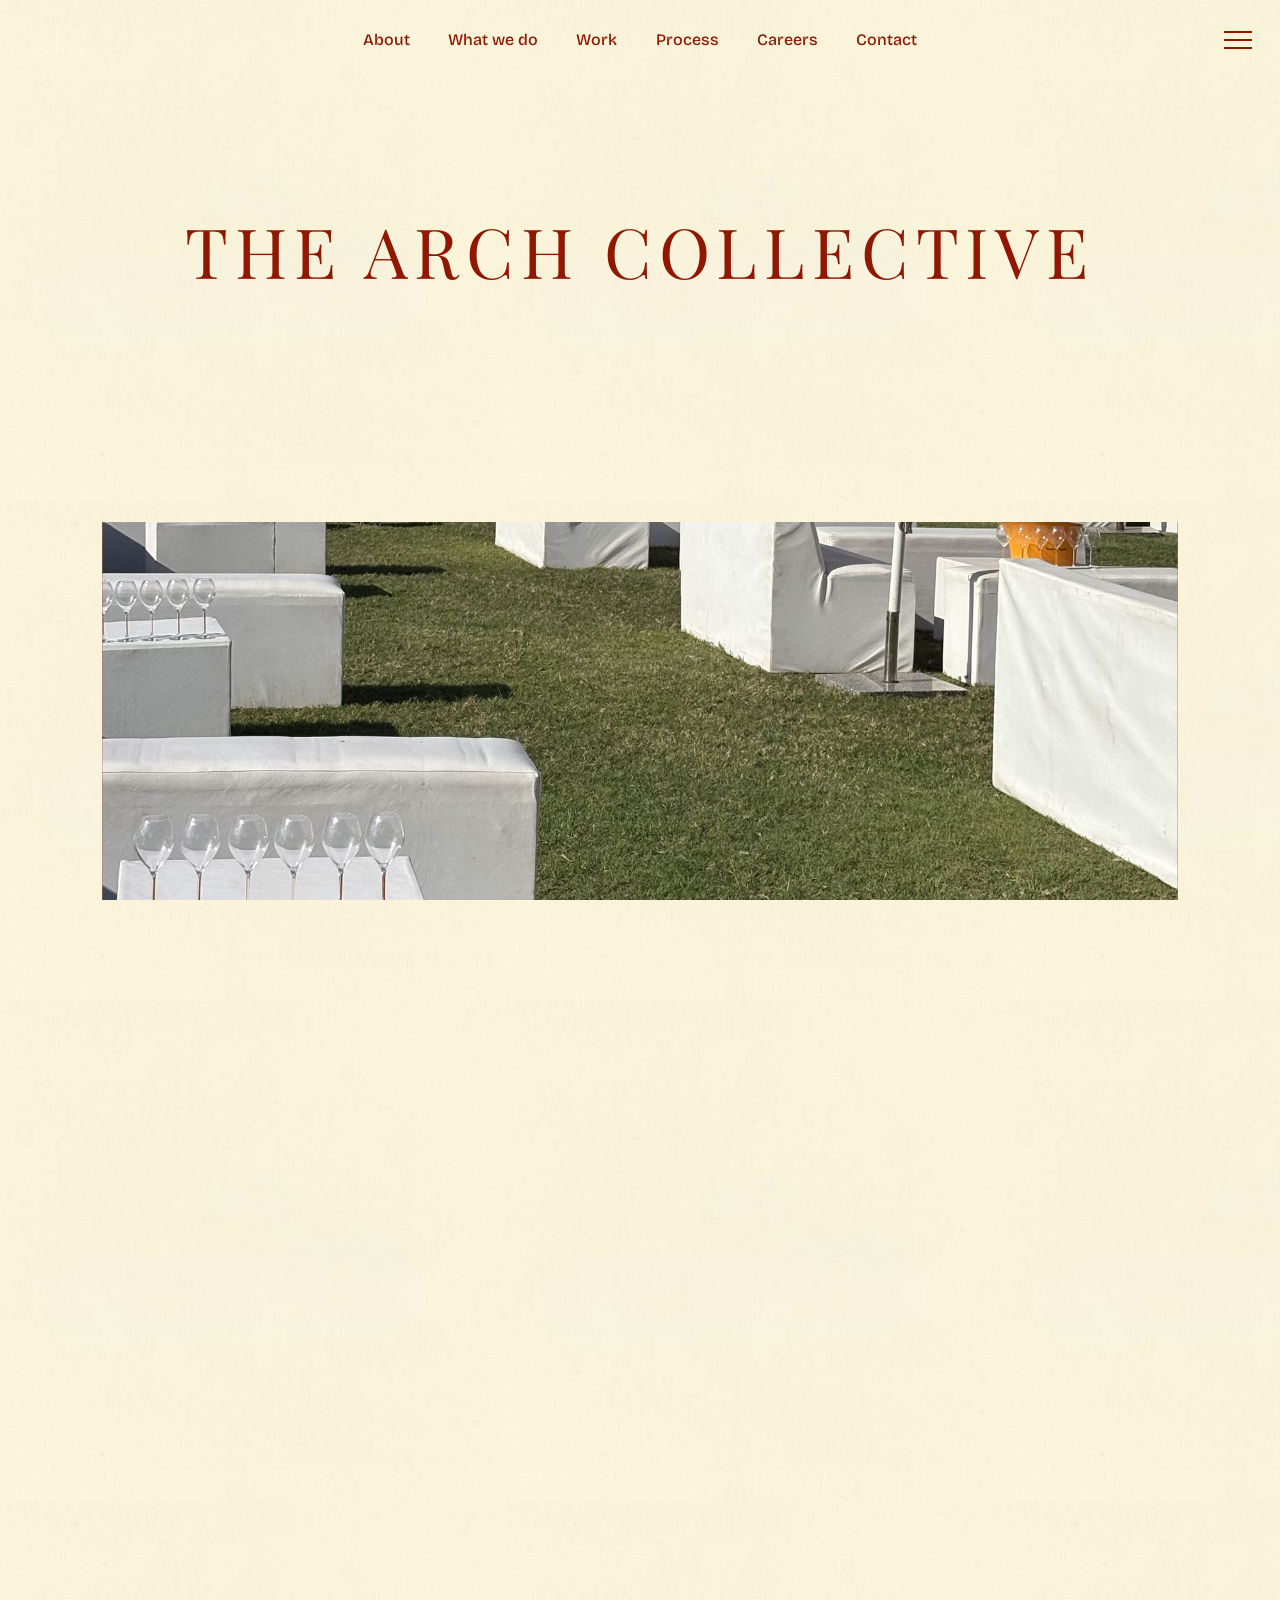
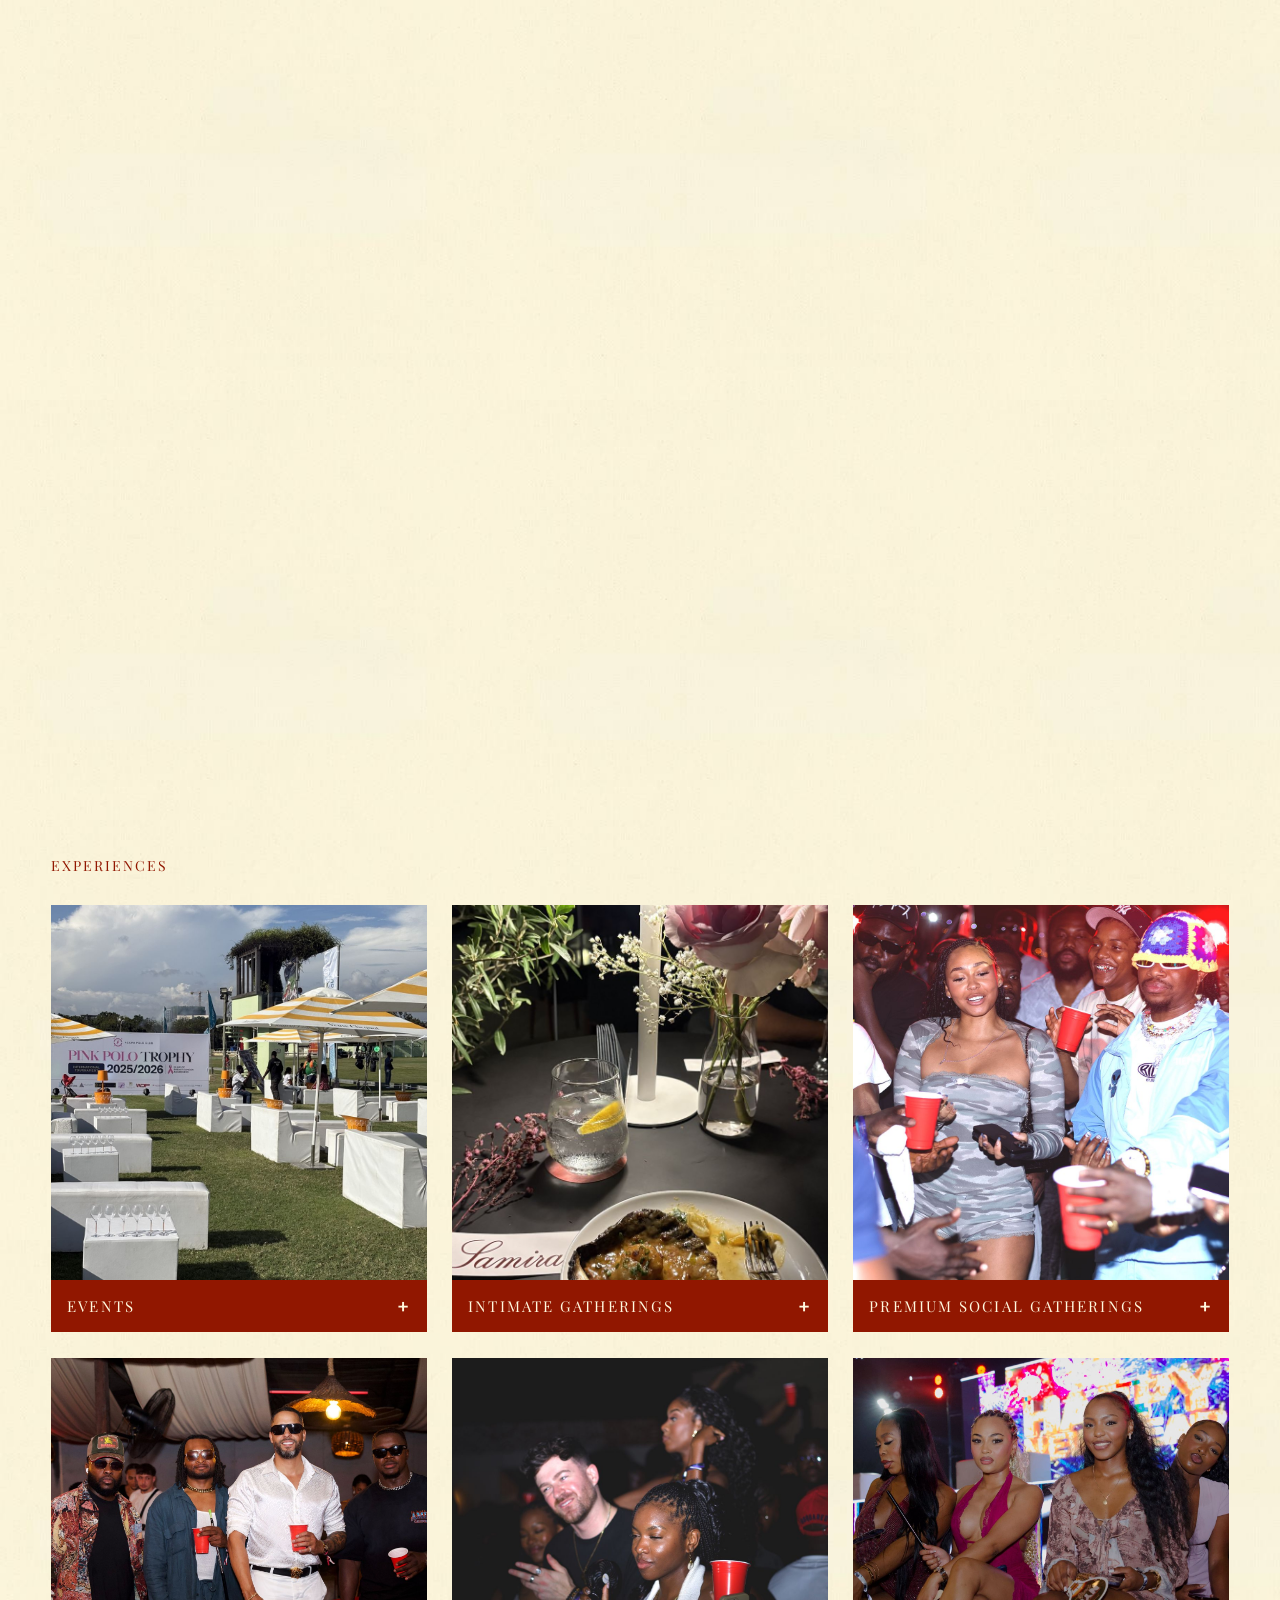
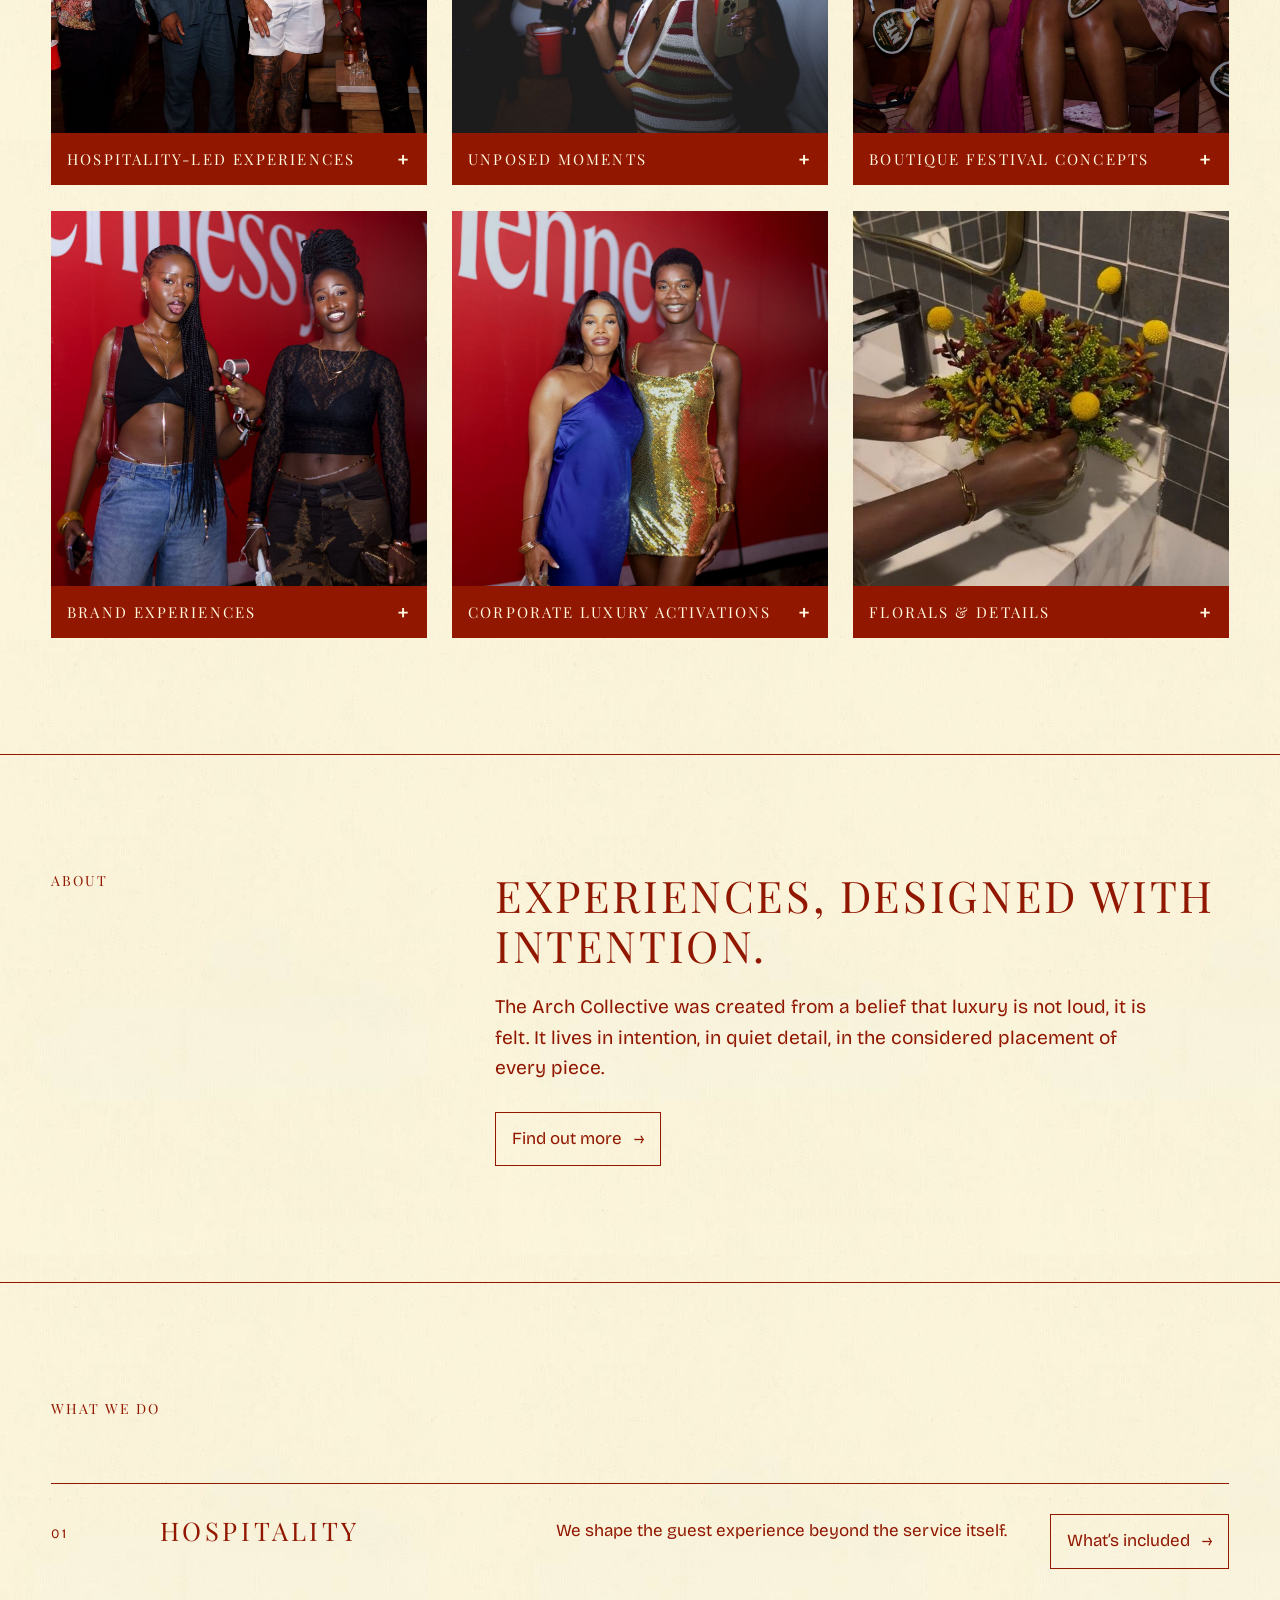
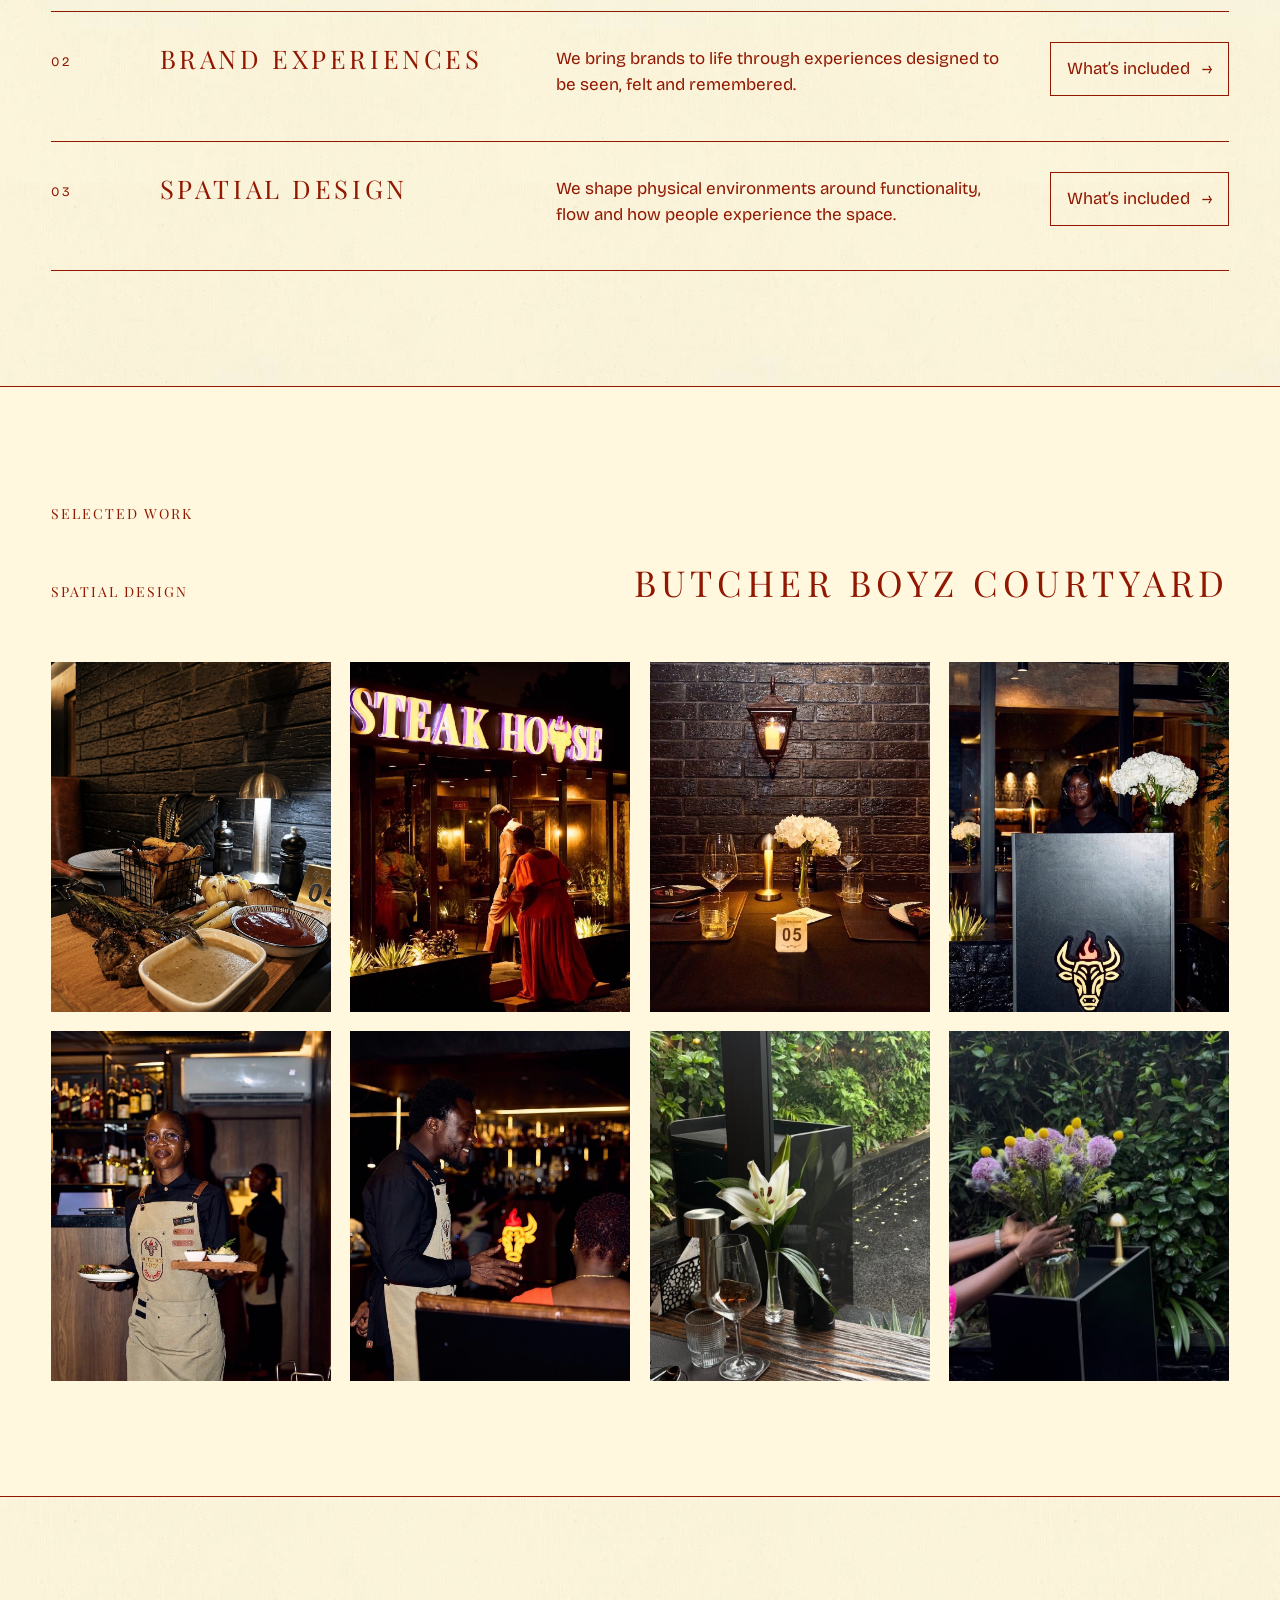
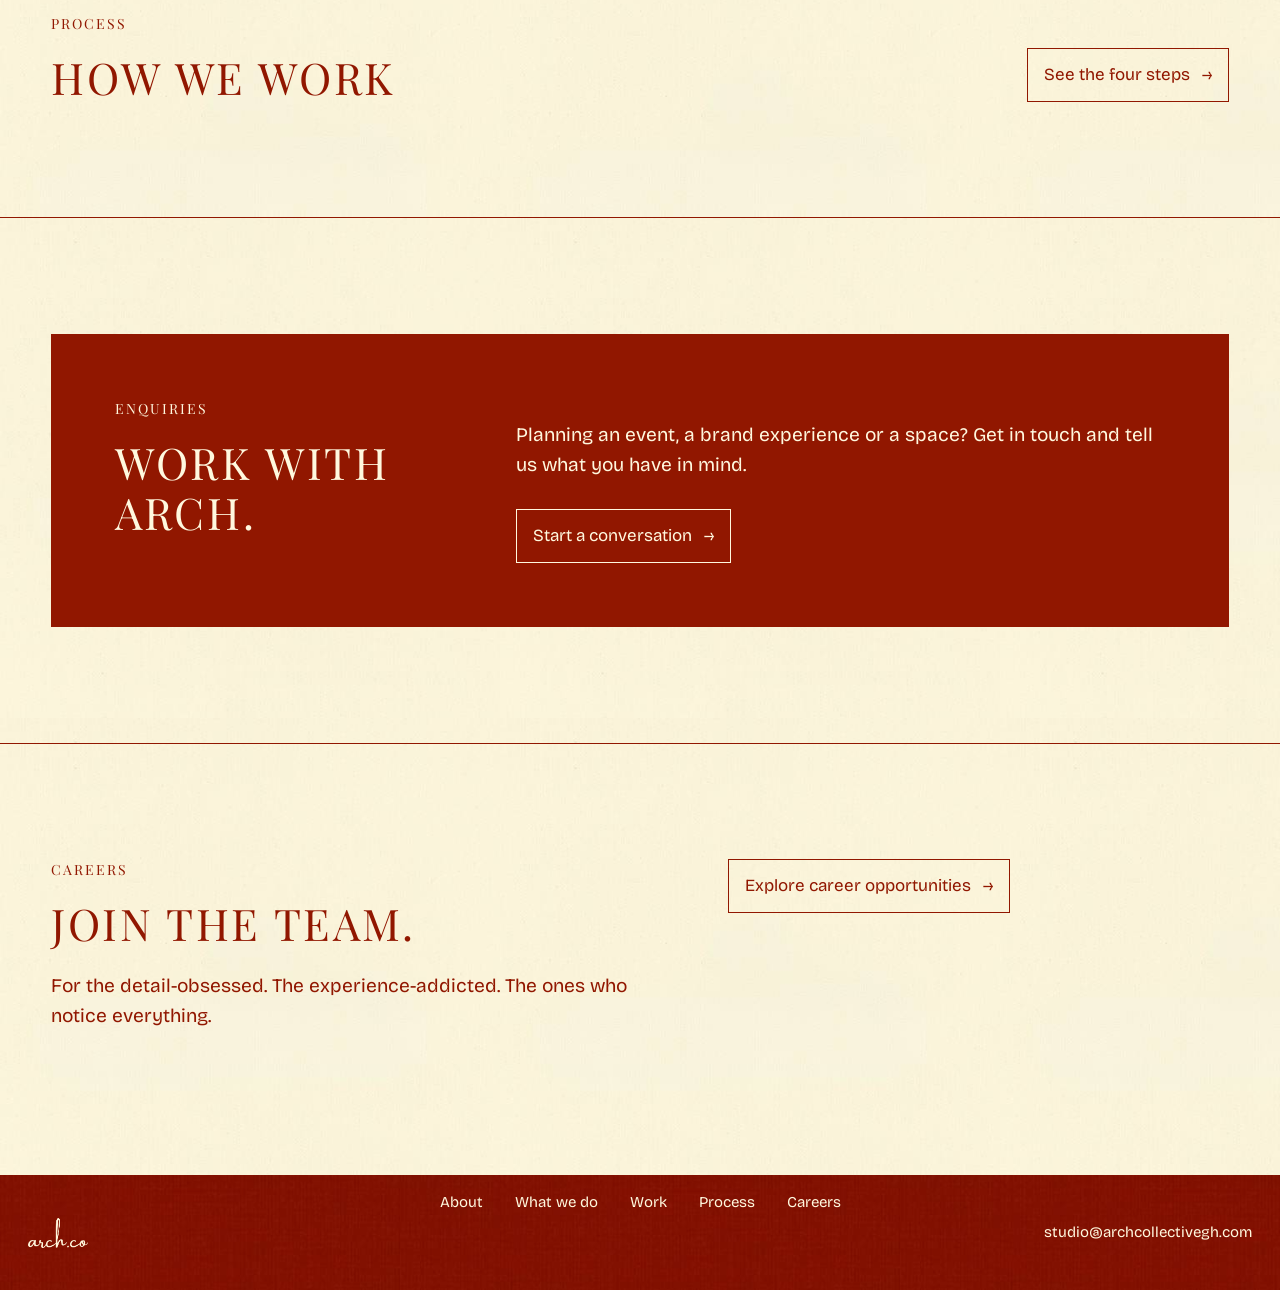
==== index.html @ 9f14d1c6 "Replace website with Arch Collective v2" ====
<!doctype html>
<html lang="en">
<head>
<meta charset="utf-8"><meta name="viewport" content="width=device-width,initial-scale=1,viewport-fit=cover">
<title>The Arch Collective | Experience Design</title>
<meta name="description" content="The Arch Collective is an experience design agency working across hospitality, brands and spaces.">
<meta name="theme-color" content="#FFF8DE">
<link rel="preconnect" href="https://fonts.googleapis.com"><link rel="preconnect" href="https://fonts.gstatic.com" crossorigin>
<link href="https://fonts.googleapis.com/css2?family=Bricolage+Grotesque:wght@400;500;700&family=Playfair+Display:wght@400;700;900&display=swap" rel="stylesheet">
<noscript><style>.stage{height:100vh;--p:1}</style></noscript>
<link rel="stylesheet" href="styles.css">
<style>
/* featured work: portrait photo sits beside its caption instead of being cropped into a thin strip */
.case__img{height:auto;aspect-ratio:4/5;min-height:0;max-height:82vh}
@media(min-width:801px){.case{display:grid;grid-template-columns:5fr 6fr;gap:clamp(24px,5vw,80px);align-items:end}.case figcaption{flex-direction:column;align-items:flex-start;border-bottom:0;padding:0 0 8px}}
</style>
<style>
/* Butcher Boyz photo gallery */
.work-head{display:flex;justify-content:space-between;align-items:baseline;gap:20px;padding:22px 0;border-bottom:1px solid #FFF8DE;margin-bottom:clamp(20px,3vw,36px)}
.work-head span{font-family:var(--serif);text-transform:uppercase;letter-spacing:.14em;font-size:14px}
.work-head h3{font:400 clamp(24px,2.8vw,40px)/1.05 var(--serif);text-transform:uppercase;letter-spacing:.14em}
.gallery{display:grid;grid-template-columns:repeat(4,1fr);gap:clamp(10px,1.5vw,20px)}
.gallery figure{margin:0;aspect-ratio:4/5;overflow:hidden;min-width:0}
.gallery img{display:block;width:100%;height:100%;object-fit:cover}
@media(max-width:900px){.gallery{grid-template-columns:repeat(2,1fr)}}
@media(max-width:560px){.work-head{flex-direction:column;gap:8px}}
</style>
</head>
<body>
<header class="bar">
  <a class="bar__logo" href="#top"><img src="assets/archco-cream.png" alt="arch.co"></a>
  <nav class="bar__links" aria-label="Primary"><a href="#about">About</a><a href="#services">What we do</a><a href="#work">Work</a><a href="#process">Process</a><a href="#careers">Careers</a><a href="#contact">Contact</a></nav>
  <button class="bar__menu" type="button" aria-expanded="false" aria-controls="menu" aria-label="Menu"><i></i><i></i><i></i></button>
</header>
<nav class="menu" id="menu" aria-label="Menu"><a href="#about">About</a><a href="#services">What we do</a><a href="#work">Work</a><a href="#process">Process</a><a href="#careers">Careers</a><a href="#contact">Contact</a></nav>

<main id="top">
  <section class="stage">
    <div class="stage__pin">
      <h1 class="wordmark"><span>THE ARCH</span> <span>COLLECTIVE</span></h1>
      <div class="stage__frame">
        <div class="stage__media"><img class="stage__img" src="assets/hero-photo.jpg" alt="White lounge seating, glassware and striped umbrellas laid out on a polo field"></div>
        <p class="stage__caption">We craft immersive, cinematic experiences that elevate clients’ senses, tell a curated story, and create timeless, world-class moments.</p>
      </div>
    </div>
  </section>

  <section class="band band--paper cards" id="experiences" aria-label="Experiences"><div class="wrap"><p class="eyebrow">Experiences</p><div class="cards__grid"><article class="card"><button class="card__btn more-toggle" type="button" aria-expanded="false" aria-controls="c1" data-closed="Events" data-open="Events"><img src="assets/strip-01-polo-event.jpg" alt="White lounge seating, glassware and striped umbrellas on a polo field" loading="lazy"><span class="card__title"><em>Events</em><i class="card__plus" aria-hidden="true">+</i></span></button><div class="more" id="c1"><div class="more__inner"><p>Immersive, cinematic events that feel intentional, elevated and globally relevant.</p></div></div></article><article class="card"><button class="card__btn more-toggle" type="button" aria-expanded="false" aria-controls="c2" data-closed="Intimate gatherings" data-open="Intimate gatherings"><img src="assets/strip-02-candlelit-dinner.jpg" alt="Candlelit dinner table with a pink rose, a lamp and a plated scallop" loading="lazy"><span class="card__title"><em>Intimate gatherings</em><i class="card__plus" aria-hidden="true">+</i></span></button><div class="more" id="c2"><div class="more__inner"><p>Small, considered occasions where every detail is placed with intention.</p></div></div></article><article class="card"><button class="card__btn more-toggle" type="button" aria-expanded="false" aria-controls="c3" data-closed="Premium social gatherings" data-open="Premium social gatherings"><img src="assets/strip-03-night-crowd.jpg" alt="Guests gathered at an evening event under red light" loading="lazy"><span class="card__title"><em>Premium social gatherings</em><i class="card__plus" aria-hidden="true">+</i></span></button><div class="more" id="c3"><div class="more__inner"><p>Refined celebrations designed to feel effortless, atmospheric and deeply human.</p></div></div></article><article class="card"><button class="card__btn more-toggle" type="button" aria-expanded="false" aria-controls="c4" data-closed="Hospitality-led experiences" data-open="Hospitality-led experiences"><img src="assets/strip-04-lounge-guests.jpg" alt="Four guests in a lounge with draped fabric and woven lamps" loading="lazy"><span class="card__title"><em>Hospitality-led experiences</em><i class="card__plus" aria-hidden="true">+</i></span></button><div class="more" id="c4"><div class="more__inner"><p>The guest experience shaped beyond the service itself: calm, personal and discreet.</p></div></div></article><article class="card"><button class="card__btn more-toggle" type="button" aria-expanded="false" aria-controls="c5" data-closed="Unposed moments" data-open="Unposed moments"><img src="assets/strip-05-dancing-guests.jpg" alt="Guests dancing with red cups at a night event" loading="lazy"><span class="card__title"><em>Unposed moments</em><i class="card__plus" aria-hidden="true">+</i></span></button><div class="more" id="c5"><div class="more__inner"><p>Real moments, unforced: the energy of an evening as it unfolds.</p></div></div></article><article class="card"><button class="card__btn more-toggle" type="button" aria-expanded="false" aria-controls="c6" data-closed="Boutique festival concepts" data-open="Boutique festival concepts"><img src="assets/strip-06-nye-screen.jpg" alt="Four guests seated in front of a lit New Year’s Eve screen" loading="lazy"><span class="card__title"><em>Boutique festival concepts</em><i class="card__plus" aria-hidden="true">+</i></span></button><div class="more" id="c6"><div class="more__inner"><p>Festival ideas at a boutique scale, with staging, light and atmosphere designed as one.</p></div></div></article><article class="card"><button class="card__btn more-toggle" type="button" aria-expanded="false" aria-controls="c7" data-closed="Brand experiences" data-open="Brand experiences"><img src="assets/strip-07-brand-backdrop-pair.jpg" alt="Two guests in front of a red brand backdrop at an evening activation" loading="lazy"><span class="card__title"><em>Brand experiences</em><i class="card__plus" aria-hidden="true">+</i></span></button><div class="more" id="c7"><div class="more__inner"><p>Brands brought to life through experiences designed to be seen, felt and remembered.</p></div></div></article><article class="card"><button class="card__btn more-toggle" type="button" aria-expanded="false" aria-controls="c8" data-closed="Corporate luxury activations" data-open="Corporate luxury activations"><img src="assets/strip-08-brand-backdrop-gold-blue.jpg" alt="Two guests in a blue dress and a gold sequin dress in front of a red brand backdrop" loading="lazy"><span class="card__title"><em>Corporate luxury activations</em><i class="card__plus" aria-hidden="true">+</i></span></button><div class="more" id="c8"><div class="more__inner"><p>Premium brand activations that stay calm, curated and true to the brand.</p></div></div></article><article class="card"><button class="card__btn more-toggle" type="button" aria-expanded="false" aria-controls="c9" data-closed="Florals &amp; details" data-open="Florals &amp; details"><img src="assets/strip-09-flowers-basin.jpg" alt="Hands arranging yellow, green and burgundy flowers on a marble basin" loading="lazy"><span class="card__title"><em>Florals &amp; details</em><i class="card__plus" aria-hidden="true">+</i></span></button><div class="more" id="c9"><div class="more__inner"><p>Sculptural, minimal florals and quiet details that finish a space.</p></div></div></article></div></div></section>

  <section class="band band--paper" id="about"><div class="wrap two">
    <p class="eyebrow">About</p>
    <div><h2 class="h2">Experiences, designed with intention.</h2><p class="lead">The Arch Collective was created from a belief that luxury is not loud, it is felt. It lives in intention, in quiet detail, in the considered placement of every piece.</p>
      <button class="btn more-toggle" type="button" aria-expanded="false" aria-controls="m-about" data-closed="Find out more" data-open="Show less"><em>Find out more</em><span aria-hidden="true">→</span></button>
      <div class="more" id="m-about"><div class="more__inner"><p class="lead">Rooted in contemporary design and guided by an editorial eye, The Arch Collective crafts experiences that feel effortless, intimate and deeply elevated.</p><p class="lead">From refined celebrations to lifestyle moments and premium social gatherings, the work is defined by calm precision, understated beauty, and sensory depth.</p><p class="lead">Luxury is not visual alone — it is felt.</p></div></div></div>
  </div></section>

  <section class="band band--paper" id="services"><div class="wrap">
    <p class="eyebrow">What we do</p>
    <div class="rows">
      <article class="row"><span class="row__no">01</span><h3>Hospitality</h3><p>We shape the guest experience beyond the service itself.</p><button class="btn more-toggle" type="button" aria-expanded="false" aria-controls="s1" data-closed="What’s included" data-open="Hide details"><em>What’s included</em><span aria-hidden="true">→</span></button><div class="more" id="s1"><div class="more__inner"><ul class="chips"><li>Guest experience</li><li>Hospitality training</li><li>Service standards</li><li>Hospitality programming / Events</li></ul></div></div></article>
      <article class="row"><span class="row__no">02</span><h3>Brand Experiences</h3><p>We bring brands to life through experiences designed to be seen, felt and remembered.</p><button class="btn more-toggle" type="button" aria-expanded="false" aria-controls="s2" data-closed="What’s included" data-open="Hide details"><em>What’s included</em><span aria-hidden="true">→</span></button><div class="more" id="s2"><div class="more__inner"><ul class="chips"><li>Experiential activations</li><li>Pop-ups</li><li>Brand partnerships</li><li>Sponsorship experiences</li><li>Brand-led environments</li></ul></div></div></article>
      <article class="row"><span class="row__no">03</span><h3>Spatial Design</h3><p>We shape physical environments around functionality, flow and how people experience the space.</p><button class="btn more-toggle" type="button" aria-expanded="false" aria-controls="s3" data-closed="What’s included" data-open="Hide details"><em>What’s included</em><span aria-hidden="true">→</span></button><div class="more" id="s3"><div class="more__inner"><ul class="chips"><li>Layout</li><li>Spatial direction</li><li>Furniture &amp; décor</li><li>Guest flow</li><li>Environmental details</li></ul></div></div></article>
    </div></div></section>

  <section class="band band--paper" id="work"><div class="wrap">
    <p class="eyebrow">Selected work</p>
    <div class="work-head"><span>Spatial design</span><h3>Butcher Boyz Courtyard</h3></div>
    <div class="gallery"><figure><img src="assets/work-01-steak-board.jpg" alt="Steak board with sauces and a lit lamp against a black brick wall" loading="lazy" onerror="this.parentNode.remove()"></figure><figure><img src="assets/work-02-steakhouse-night.jpg" alt="Butcher Boyz Steak House entrance at night with a glowing sign" loading="lazy" onerror="this.parentNode.remove()"></figure><figure><img src="assets/work-03-lantern-table.jpg" alt="Table set for two beneath a candlelit lantern on a black brick wall" loading="lazy" onerror="this.parentNode.remove()"></figure><figure><img src="assets/work-04-host-stand.jpg" alt="Host stand with the bull logo and a bouquet of white hydrangeas" loading="lazy" onerror="this.parentNode.remove()"></figure><figure><img src="assets/work-05-server-apron.jpg" alt="Server in a Butcher Boyz apron carrying plates and a wooden board" loading="lazy" onerror="this.parentNode.remove()"></figure><figure><img src="assets/work-06-server-neon-bull.jpg" alt="Server greeting a guest in front of the glowing bull sign" loading="lazy" onerror="this.parentNode.remove()"></figure><figure><img src="assets/work-07-lily-table.jpg" alt="A white lily, a brass lamp and a wine glass on a window table" loading="lazy" onerror="this.parentNode.remove()"></figure><figure><img src="assets/work-08-flowers-host-stand.jpg" alt="Hands placing a bouquet of purple and yellow flowers on the host stand" loading="lazy" onerror="this.parentNode.remove()"></figure></div>
  </div></section>

  <section class="band band--butter" id="process"><div class="wrap">
    <div class="head"><div><p class="eyebrow">Process</p><h2 class="h2">How we work</h2></div><button class="btn more-toggle" type="button" aria-expanded="false" aria-controls="m-process" data-closed="See the four steps" data-open="Hide steps"><em>See the four steps</em><span aria-hidden="true">→</span></button></div>
    <div class="more" id="m-process"><div class="more__inner"><ol class="steps4"><li><span>01</span><b>Discover</b><p>Understanding the brand, space, audience and objective.</p></li><li><span>02</span><b>Define</b><p>Developing the creative and experiential direction.</p></li><li><span>03</span><b>Design</b><p>Shaping the environment, touchpoints and details.</p></li><li><span>04</span><b>Deliver</b><p>Bringing the experience to life with the right people and partners.</p></li></ol></div></div>
  </div></section>

  <section class="band band--paper" id="enquire"><div class="wrap"><div class="box two">
    <div><p class="eyebrow">Enquiries</p><h2 class="h2">Work with Arch.</h2></div>
    <div><p class="lead">Planning an event, a brand experience or a space? Get in touch and tell us what you have in mind.</p>
      <a class="btn" href="mailto:studio@archcollectivegh.com"><em>Start a conversation</em><span aria-hidden="true">→</span></a></div>
  </div></div></section>

  <section class="band band--paper" id="careers"><div class="wrap two">
    <div><p class="eyebrow">Careers</p><h2 class="h2">Join the team.</h2><p class="lead">For the detail-obsessed. The experience-addicted. The ones who notice everything.</p></div>
    <div><button class="btn more-toggle" type="button" aria-expanded="false" aria-controls="m-careers" data-closed="Explore career opportunities" data-open="Hide roles"><em>Explore career opportunities</em><span aria-hidden="true">→</span></button>
      <div class="more" id="m-careers"><div class="more__inner"><p class="lead">If you have an eye for detail, a strong sense of style and an unreasonable appreciation for a really good experience, we’d like to meet you.</p>
        <a class="role" href="application.html"><span><b>Host Team</b>A guest-facing role supporting the hospitality experience.</span><span aria-hidden="true">→</span></a>
        <a class="role" href="mailto:studio@archcollectivegh.com?subject=Art%20Director%20application"><span><b>Art Director</b>Leads the visual direction of our events, spaces and brand. Email us your portfolio.</span><span aria-hidden="true">→</span></a>
        <a class="role" href="mailto:studio@archcollectivegh.com?subject=Joining%20the%20team"><span><b>Other roles</b>Creative, styling or event crew? Tell us how you would contribute.</span><span aria-hidden="true">→</span></a></div></div></div>
  </div></section>
</main>

<footer class="foot foot--bar" id="contact">
  <a class="foot__brand-link" href="#top"><img src="assets/archco-cream.png" alt="arch.co"></a>
  <nav aria-label="Footer"><a href="#about">About</a><a href="#services">What we do</a><a href="#work">Work</a><a href="#process">Process</a><a href="#careers">Careers</a></nav>
  <a class="foot__mail" href="mailto:studio@archcollectivegh.com">studio@archcollectivegh.com</a>
</footer>
<script src="script.js"></script>
</body>
</html>
---- styles.css ----
:root{--blood:#911700;--deep:#911700;--butter:#FFF8DE;--paper:#FFF8DE;--warm:#FFF8DE;--bone:#FFF8DE;--ink:#911700;--serif:"Playfair Display",Georgia,serif;--sans:"Bricolage Grotesque",system-ui,sans-serif;--ease:cubic-bezier(.22,.8,.2,1)}
*{box-sizing:border-box}html{scroll-behavior:smooth}
body{margin:0;background:var(--paper);color:var(--ink);font:400 17px/1.55 var(--sans)}
a{color:inherit;text-decoration:none}h1,h2,h3,p{margin:0}
.bar{position:fixed;inset:0 0 auto;z-index:50;display:grid;grid-template-columns:1fr auto 1fr;align-items:center;padding:18px 28px;transition:background .4s,color .4s;color:var(--ink)}
.bar__logo{font:400 24px/1 var(--serif);letter-spacing:.06em;opacity:0;transition:opacity .4s}
.bar__links{display:flex;gap:clamp(20px,3vw,48px);font-weight:500;font-size:16px;transition:opacity .3s}
.bar__menu{justify-self:end;width:36px;height:28px;background:none;border:0;color:inherit;cursor:pointer;display:flex;flex-direction:column;justify-content:center;gap:6px;opacity:0;pointer-events:none;transition:opacity .4s}
.bar__menu i{display:block;height:2px;background:currentColor}
.is-scrolled .bar{background:var(--deep);color:var(--butter)}
.is-scrolled .bar__logo,.is-scrolled .bar__menu{opacity:1;pointer-events:auto}
.is-scrolled .bar__links{opacity:0;pointer-events:none}
.menu{position:fixed;inset:0;z-index:40;background:var(--blood);display:flex;flex-direction:column;justify-content:center;gap:12px;padding:0 8vw;visibility:hidden;opacity:0;transition:opacity .4s,visibility 0s .4s}
.menu.is-open{visibility:visible;opacity:1;transition:opacity .4s}
.menu a{font:400 clamp(40px,7vw,96px)/1.05 var(--serif);color:var(--butter)}.menu a:hover{color:var(--paper)}
.stage{height:260vh;position:relative;background:var(--butter)}
.stage__pin{position:sticky;top:0;height:100vh;overflow:hidden}
.wordmark{position:absolute;left:0;right:0;top:24vh;text-align:center;white-space:nowrap;font:900 6.6vw/1 var(--serif);letter-spacing:-.01em;color:var(--blood)}
.stage__frame{position:absolute;inset:0;clip-path:inset(calc((1 - var(--p,0))*58%) calc((1 - var(--p,0))*8%) 0)}
.stage__media{position:absolute;inset:0;background:var(--deep)}
.stage__media video{width:100%;height:100%;object-fit:cover}
.stage__caption{position:absolute;left:50%;bottom:9vh;transform:translateX(-50%);width:min(780px,86vw);text-align:center;font:400 clamp(26px,3.6vw,50px)/1.15 var(--serif);color:var(--butter);opacity:calc((var(--p,0) - .6)*3.5)}
.tiles{display:grid;grid-template-columns:repeat(3,1fr);background:var(--deep)}
.tile{min-height:72vh;padding:clamp(24px,3vw,48px);display:flex;flex-direction:column;justify-content:flex-end;align-items:flex-start;color:var(--paper)}
.tile--1{background:var(--deep)}.tile--2{background:#911700}
.tile--3{background:#FFF8DE;color:var(--deep)}
.tile__no{font-size:13px;letter-spacing:.2em;margin-bottom:auto}
.tile h3{font:700 clamp(32px,3.8vw,58px)/1 var(--serif);margin-bottom:14px}.tile p{max-width:36ch;margin-bottom:22px}
.tile ul{margin:20px 0 0;padding:0;list-style:none;display:grid;gap:6px}
.btn{display:inline-flex;align-items:center;gap:12px;padding:13px 16px;border:1px solid currentColor;background:none;color:inherit;font:inherit;font-size:17px;cursor:pointer;transition:background .3s,color .3s,border-color .3s}
.btn em{font-style:normal}.btn:hover{background:var(--butter);color:var(--deep);border-color:var(--butter)}
.btn[aria-expanded="true"] span{transform:rotate(90deg)}.btn span{display:inline-block;transition:transform .4s var(--ease)}
.intro{background:var(--deep);color:var(--paper);padding:clamp(70px,10vw,140px) 8vw clamp(70px,10vw,140px) max(24px,26vw)}
.intro h2,.split h2{font:400 clamp(34px,4.2vw,58px)/1.05 var(--serif);margin-bottom:22px}
.intro p,.split p{font-size:clamp(17px,1.6vw,23px);max-width:34em;margin-bottom:28px;color:#911700}.intro p{color:#FFF8DE}
.split{display:grid;grid-template-columns:1fr 1fr;gap:clamp(24px,5vw,90px);align-items:center;padding:clamp(48px,7vw,110px) 2vw}
.split__text{padding:0 2vw}.split--flip .ph{order:2}.split--tight{padding-top:0}
.split--bleed{padding:0;gap:0}.split--bleed .split__text{padding:clamp(40px,7vw,110px)}.dark{background:#911700;color:var(--paper)}.dark p{color:#FFF8DE}
.ph{aspect-ratio:16/10;min-height:260px;width:100%}.split--bleed .ph{aspect-ratio:auto;min-height:60vh}
.ph--butter{background:#FFF8DE}
.ph--blood{background:#911700}
.ph--deep{background:#911700}
.steps{margin:0;padding:0;list-style:none;display:grid;gap:14px;max-width:34em}.steps b{display:block;font:700 22px var(--serif)}
.role{margin-top:20px;justify-content:space-between;max-width:34em}
.more__inner>:first-child{margin-top:24px}.more__inner p{margin-bottom:0}
.js-more .more{display:grid;grid-template-rows:0fr;visibility:hidden;transition:grid-template-rows .7s var(--ease),visibility 0s .7s}
.js-more .more.is-open{grid-template-rows:1fr;visibility:visible;transition:grid-template-rows .7s var(--ease),visibility 0s}
.js-more .more__inner{overflow:hidden;min-height:0}
.foot{background:#911700;color:var(--paper);padding:clamp(50px,7vw,100px) 28px 32px}
.foot nav{display:flex;flex-wrap:wrap;gap:clamp(20px,4vw,60px);font-size:18px;margin-bottom:60px}.foot a:hover{color:var(--butter)}.foot p{font-size:13px;}
:focus-visible{outline:2px solid var(--butter);outline-offset:3px}
@media(max-width:800px){.bar__links{display:none}.bar{grid-template-columns:1fr auto}.bar__menu{opacity:1;pointer-events:auto}.is-scrolled .bar__menu{opacity:1}
 .wordmark{font-size:17vw;line-height:.95;white-space:normal;top:20vh}.wordmark span{display:block}.stage__frame{clip-path:inset(calc((1 - var(--p,0))*52%) calc((1 - var(--p,0))*5%) 0)}
 .tiles,.split{grid-template-columns:1fr}.tile{min-height:auto;padding-top:80px}.split--flip .ph{order:0}.intro{padding-left:24px}}
.rm .stage{height:auto}.rm .stage__pin{position:relative}
@media(prefers-reduced-motion:reduce){html{scroll-behavior:auto}.more,.btn span{transition:none!important}}

/* sliding picture strip */
.reel{background:var(--deep);overflow:hidden;padding:0}
.reel__track{display:flex;width:max-content;animation:reel 48s linear infinite}
.reel:hover .reel__track{animation-play-state:paused}
.reel__set{display:flex}
.shot{position:relative;margin:0;width:min(30vw,420px);min-width:240px;height:62vh;display:flex;align-items:flex-end;padding:22px;color:var(--paper);background:var(--deep)}
.shot img{position:absolute;inset:0;width:100%;height:100%;object-fit:cover}
.shot figcaption{position:relative;font:400 clamp(22px,2.2vw,32px)/1.1 var(--serif)}
.shot--b{background:#911700}
.shot--c{background:#FFF8DE;color:var(--deep)}
.shot--d{background:var(--blood)}
.shot--e{background:#911700}
.shot--f{background:var(--butter);color:var(--deep)}
@keyframes reel{to{transform:translateX(-50%)}}
@media(prefers-reduced-motion:reduce){.reel{overflow-x:auto}.reel__track{animation:none}.reel__set[aria-hidden]{display:none}}
/* services under the strip */
.svcs{padding:clamp(60px,8vw,120px) 2vw}.svcs h2{font:400 clamp(34px,4.2vw,58px)/1.05 var(--serif);margin:0 2vw clamp(30px,4vw,60px)}
.svcs__grid{display:grid;grid-template-columns:repeat(3,1fr);gap:clamp(24px,3vw,56px);padding:0 2vw}
.svc{border-top:1px solid #911700;padding-top:22px;align-self:start}
.svc__no{font-size:13px;letter-spacing:.2em}.svc h3{font:700 clamp(28px,3vw,44px)/1.05 var(--serif);margin:14px 0 12px}
.svc p{max-width:34ch;margin-bottom:22px;color:#911700}.svc ul{margin:0;padding:0;list-style:none;display:grid;gap:6px}
@media(max-width:800px){.svcs__grid{grid-template-columns:1fr}.shot{height:48vh}}

/* hero clips */
.clip{position:absolute;inset:0;width:100%;height:100%;object-fit:cover;opacity:0;transition:opacity .9s}.clip.is-active{opacity:1}
.stage__dots{position:absolute;left:50%;bottom:3.5vh;transform:translateX(-50%);display:flex;gap:8px;opacity:calc((var(--p,0) - .7)*4)}
.stage__dots button{width:30px;height:16px;padding:0;border:0;background:none;cursor:pointer;position:relative}
.stage__dots button::after{content:"";position:absolute;left:0;right:0;top:7px;height:2px;background:#FFF8DE;transition:background .4s}
.stage__dots button.is-active::after{background:var(--butter)}.stage__dots button[hidden]{display:none}
/* professional lower layout */
.band{padding:clamp(70px,9vw,140px) 0}.wrap{width:min(1320px,100% - 2*clamp(24px,4vw,56px));margin:0 auto}
.band--paper{background:var(--paper)}.band--deep{background:var(--deep);color:var(--paper)}.band--butter{background:var(--butter);color:var(--deep)}.band--blood{background:var(--blood);color:var(--paper)}
.eyebrow{font-size:13px;font-weight:500;letter-spacing:.18em;text-transform:uppercase;margin-bottom:18px;}
.h2{font:400 clamp(34px,4.6vw,66px)/1.04 var(--serif);max-width:16em}
.lead{font-size:clamp(17px,1.5vw,21px);line-height:1.6;max-width:34em;margin:22px 0 28px;}
.two{display:grid;grid-template-columns:1fr 2fr;gap:clamp(24px,6vw,100px)}.band--blood .two{grid-template-columns:1.2fr 1fr;align-items:start}
.rows{margin-top:clamp(36px,5vw,70px);border-bottom:1px solid #911700}
.row{display:grid;grid-template-columns:70px 1.1fr 1.4fr auto;gap:12px clamp(20px,3vw,48px);align-items:start;padding:30px 0;border-top:1px solid #911700}
.row__no{font-size:13px;letter-spacing:.2em;padding-top:10px}.row h3{font:700 clamp(26px,2.8vw,40px)/1.08 var(--serif)}.row p{padding-top:4px}
.row .more{grid-column:2/-1}.chips{display:flex;flex-wrap:wrap;gap:10px;margin:0;padding:0;list-style:none}
.chips li{border:1px solid #911700;padding:8px 14px;font-size:15px}
.head{display:flex;justify-content:space-between;align-items:flex-end;gap:30px;flex-wrap:wrap}
.band--butter .btn:hover{background:var(--deep);color:var(--butter);border-color:var(--deep)}
.steps4{list-style:none;margin:clamp(30px,4vw,56px) 0 0;padding:0;display:grid;grid-template-columns:repeat(4,1fr);gap:clamp(20px,3vw,48px)}
.steps4 li{border-top:2px solid var(--deep);padding-top:18px}.steps4 span{font:400 clamp(34px,4vw,56px)/1 var(--serif);display:block;margin-bottom:14px}
.steps4 b{font:700 22px var(--serif);display:block;margin-bottom:8px}.steps4 p{}
.role{display:flex;justify-content:space-between;gap:20px;align-items:center;border:1px solid currentColor;padding:20px 22px;max-width:34em;transition:background .3s,color .3s}
.role b{display:block;font:700 22px var(--serif);margin-bottom:4px}.role:hover{background:var(--butter);color:var(--deep);border-color:var(--butter)}
.case{margin:0}.case__img{aspect-ratio:21/9;min-height:240px;background:var(--deep)}
.case img{width:100%;height:100%;object-fit:cover}
.case figcaption{display:flex;justify-content:space-between;align-items:baseline;gap:20px;padding-top:22px;border-bottom:1px solid #911700;padding-bottom:22px}
.case figcaption span{font-size:13px;letter-spacing:.18em;text-transform:uppercase}.case h3{font:400 clamp(28px,3.4vw,48px)/1.05 var(--serif)}
.foot{padding:clamp(60px,8vw,110px) 0 32px}.foot__grid{display:grid;grid-template-columns:2fr 1fr 1fr;gap:40px}
.foot__grid>*{display:flex;flex-direction:column;gap:10px;align-items:flex-start}.foot__grid p:not(.eyebrow):not(.foot__brand){max-width:28ch;}
.foot__brand{font:400 26px/1 var(--serif);letter-spacing:.06em}.foot__base{font-size:13px;margin-top:70px;padding-top:22px;border-top:1px solid #FFF8DE}
@media(max-width:900px){.row{grid-template-columns:44px 1fr;}.row p,.row .btn,.row .more{grid-column:2}.two,.band--blood .two,.foot__grid{grid-template-columns:1fr}.steps4{grid-template-columns:1fr 1fr}}
@media(max-width:560px){.steps4{grid-template-columns:1fr}.case figcaption{flex-direction:column;gap:8px}}

/* ===== brand guidelines v2: textures, type, logos ===== */
body{background:var(--warm)}
.stage{background:#FFF8DE url(assets/tex-cream.jpg) 0 0/500px}
.stage__media{background:#911700 url(assets/tex-terracotta.jpg) 0 0/500px}
.band--paper{background:#FFF8DE url(assets/tex-cream.jpg) 0 0/500px}#work{background:var(--warm)}
.band--deep,.band--blood,.foot,.menu{background:#911700 url(assets/tex-terracotta.jpg) 0 0/500px}
.bar__logo img{display:block;height:30px;width:auto}.foot__logo{height:110px;width:auto;align-self:flex-start}
.wordmark{font:400 5.4vw/1 var(--serif);letter-spacing:.1em;text-transform:uppercase}
.h2{font:400 clamp(28px,3.4vw,50px)/1.15 var(--serif);letter-spacing:.06em;text-transform:uppercase;max-width:18em}
.eyebrow,.row h3,.steps4 b,.role b,.case figcaption span,.case h3,.menu a,.shot figcaption{font-family:var(--serif);font-weight:400;text-transform:uppercase;letter-spacing:.14em}
.eyebrow{font-size:14px;}.row h3{font-size:clamp(20px,2vw,28px);line-height:1.25}.steps4 b{font-size:17px;line-height:1.3}.role b{font-size:18px}
.case h3{font-size:clamp(24px,2.8vw,40px)}.menu a{font-size:clamp(30px,5vw,64px);letter-spacing:.1em}.shot figcaption{font-size:clamp(15px,1.4vw,20px);line-height:1.35}
.stage__caption{font:400 clamp(17px,2vw,28px)/1.55 var(--serif);letter-spacing:.08em;text-transform:uppercase}
.shot{background:#911700}.shot--b{background:#911700 url(assets/tex-terracotta.jpg) 0 0/400px;color:#FFF8DE}.shot--c{background:#FFF8DE;color:#911700}.shot--d{background:#FFF8DE;color:#911700}
.shot--photo figcaption{z-index:1;color:#FFF8DE}
.shot img{object-position:center}.case__img{background:#911700 url(assets/tex-terracotta.jpg) 0 0/500px}
.chips{margin-top:8px}.chips li{font-size:15px}
@media(max-width:800px){.wordmark{font-size:10.5vw;letter-spacing:.08em}}

/* ===== mobile pass ===== */
body{overflow-x:clip;-webkit-text-size-adjust:100%}
html{scroll-padding-top:72px}
.stage__pin{height:100vh;height:100svh}
.bar{padding-top:max(18px,env(safe-area-inset-top));padding-left:max(28px,env(safe-area-inset-left));padding-right:max(28px,env(safe-area-inset-right))}
.bar__menu{width:44px;height:44px;margin-right:-8px;align-items:flex-end;padding-right:8px}.bar__menu i{width:28px}
.menu{overflow-y:auto;padding-top:80px;padding-bottom:40px}
.stage__dots button{width:40px;height:32px}.stage__dots button::after{top:15px}
.btn,.role{min-height:48px}
img,video{max-width:100%}
@media(max-width:800px){
 .bar{padding-left:20px;padding-right:20px}
 .wordmark{top:18svh}.stage__caption{bottom:11svh;width:88vw;font-size:clamp(15px,4vw,19px);letter-spacing:.06em}
 .band{padding:56px 0}.wrap{width:calc(100% - 40px)}
 .h2{font-size:clamp(24px,7vw,34px);letter-spacing:.04em}.lead{font-size:17px}
 .shot{width:72vw;min-width:0;height:52svh}.reel__track{animation-duration:36s}
 .row{padding:24px 0}.chips li{font-size:14px;padding:7px 12px}
 .head{align-items:flex-start}.steps4{gap:28px}
 .role{padding:16px}.foot__logo{height:90px}.foot__base{margin-top:44px}
}
@media(max-height:480px) and (orientation:landscape){.wordmark{top:14svh;font-size:7vw}.stage__caption{display:none}}

.shot--photo figcaption{background:#911700;color:#FFF8DE;padding:8px 12px}

/* full-width safety: nothing in the hero may depend on the window width unit */
html,body{width:100%;margin:0}main{display:block;width:100%}.stage,.stage__pin{width:100%}

/* ===== two-colour rule: only cream #FFF8DE and terracotta #911700 ===== */
html{overflow-x:hidden}
.stage__dots button::after{background:#FFF8DE;height:2px;top:15px}.stage__dots button.is-active::after{height:6px;top:13px}
.btn:hover{background:#911700;color:#FFF8DE;border-color:#911700}
.band--deep .btn:hover,.band--blood .btn:hover,.foot .btn:hover{background:#FFF8DE;color:#911700;border-color:#FFF8DE}
.band--butter{background:#FFF8DE url(assets/tex-cream.jpg) 0 0/500px}
.shot--d{background:#911700 url(assets/tex-terracotta.jpg) 0 0/400px;color:#FFF8DE}
.menu a:hover,.foot a:hover{text-decoration:underline;text-underline-offset:.2em}
:focus-visible{outline:2px solid #911700;outline-offset:3px}
.band--deep :focus-visible,.band--blood :focus-visible,.foot :focus-visible,.menu :focus-visible,.stage__frame :focus-visible,.is-scrolled .bar :focus-visible{outline-color:#FFF8DE}
/* featured-work placeholder can never be wider than the screen */
.case{min-width:0;max-width:100%;overflow:hidden}.wrap{min-width:0}
.case__img{width:100%;max-width:100%;aspect-ratio:auto;min-height:0;height:clamp(220px,40vw,560px)}
/* Butcher Boyz Courtyard: drop a photo at assets/courtyard.jpg and it shows automatically (the terracotta panel stays as the fallback) */
.case__img{background:#911700 url(assets/tex-terracotta.jpg) 0 0/500px}

/* section order v2: about, what we do, work, process, enquiries, careers */
#careers .two{grid-template-columns:1.2fr 1fr;align-items:start}
@media(max-width:900px){#careers .two{grid-template-columns:1fr}}
.band--paper .role:hover{background:#911700;color:#FFF8DE;border-color:#911700}
.band--deep .case figcaption{border-bottom-color:#FFF8DE}
.band--deep .case__img{outline:1px solid #FFF8DE;outline-offset:-1px}

/* ===== round 3: cream dominant, terracotta accent ===== */
.band + .band,.cards + .band{border-top:1px solid #911700}
/* hero photo */
.stage__img{position:absolute;inset:0;width:100%;height:100%;object-fit:cover;object-position:50% 52%}
.stage__caption{background:#911700;color:#FFF8DE;padding:clamp(14px,2vw,24px);font-size:clamp(14px,1.5vw,20px);letter-spacing:.08em}
/* clickable, expandable cards */
.cards__grid{display:grid;grid-template-columns:repeat(3,1fr);gap:clamp(14px,2vw,28px);margin-top:28px;align-items:start}
.card{min-width:0}.card__btn{display:block;width:100%;padding:0;border:0;background:none;color:inherit;font:inherit;text-align:left;cursor:pointer}
.card__btn img{display:block;width:100%;aspect-ratio:1/1;object-fit:cover}
.card__title{display:flex;justify-content:space-between;align-items:center;gap:12px;background:#911700;color:#FFF8DE;padding:14px 16px;font-family:var(--serif);text-transform:uppercase;letter-spacing:.14em;font-size:clamp(12px,1.2vw,15px);line-height:1.3}
.card__title em{font-style:normal}.card__plus{font:400 24px/1 var(--sans);font-style:normal;transition:transform .4s var(--ease)}
.card__btn[aria-expanded="true"] .card__plus{transform:rotate(45deg)}
.card__btn:hover .card__title{background:#FFF8DE;color:#911700;outline:1px solid #911700;outline-offset:-1px}
.card .more__inner>:first-child{margin-top:0}.card .more__inner p{margin:0;background:#911700;color:#FFF8DE;padding:16px 18px;font-size:15px;line-height:1.6}
@media(max-width:700px){.cards__grid{grid-template-columns:repeat(2,1fr)}.card:last-child:nth-child(odd){grid-column:1/-1}.card__title{padding:12px}}
/* gallery heading now sits on cream */
.work-head{border-bottom-color:#911700}
/* red boxes: enquiry panel, process steps, role cards */
.box{background:#911700;color:#FFF8DE;padding:clamp(28px,5vw,64px)}.box .btn:hover{background:#FFF8DE;color:#911700;border-color:#FFF8DE}
.steps4 li{padding:22px;border-top:0;border:1px solid #911700}.steps4 li:nth-child(odd){background:#911700;color:#FFF8DE}
.role{background:#911700;color:#FFF8DE;border-color:#911700}.role+.role{margin-top:12px}
.band--paper .role:hover{background:#FFF8DE;color:#911700;border-color:#911700}
/* slim footer, same family as the header bar */
.foot--bar{display:grid;grid-template-columns:1fr auto 1fr;align-items:center;gap:20px;padding:16px 28px}
.foot--bar img{display:block;height:30px;width:auto}.foot--bar nav{display:flex;flex-wrap:wrap;gap:clamp(16px,2.5vw,40px);justify-content:center;font-size:15px}
.foot__mail{justify-self:end;font-size:15px}.foot--bar a:hover{text-decoration:underline;text-underline-offset:.2em}
@media(max-width:900px){.foot--bar{grid-template-columns:1fr;justify-items:center;text-align:center;gap:12px;padding:20px}.foot__mail{justify-self:center}}
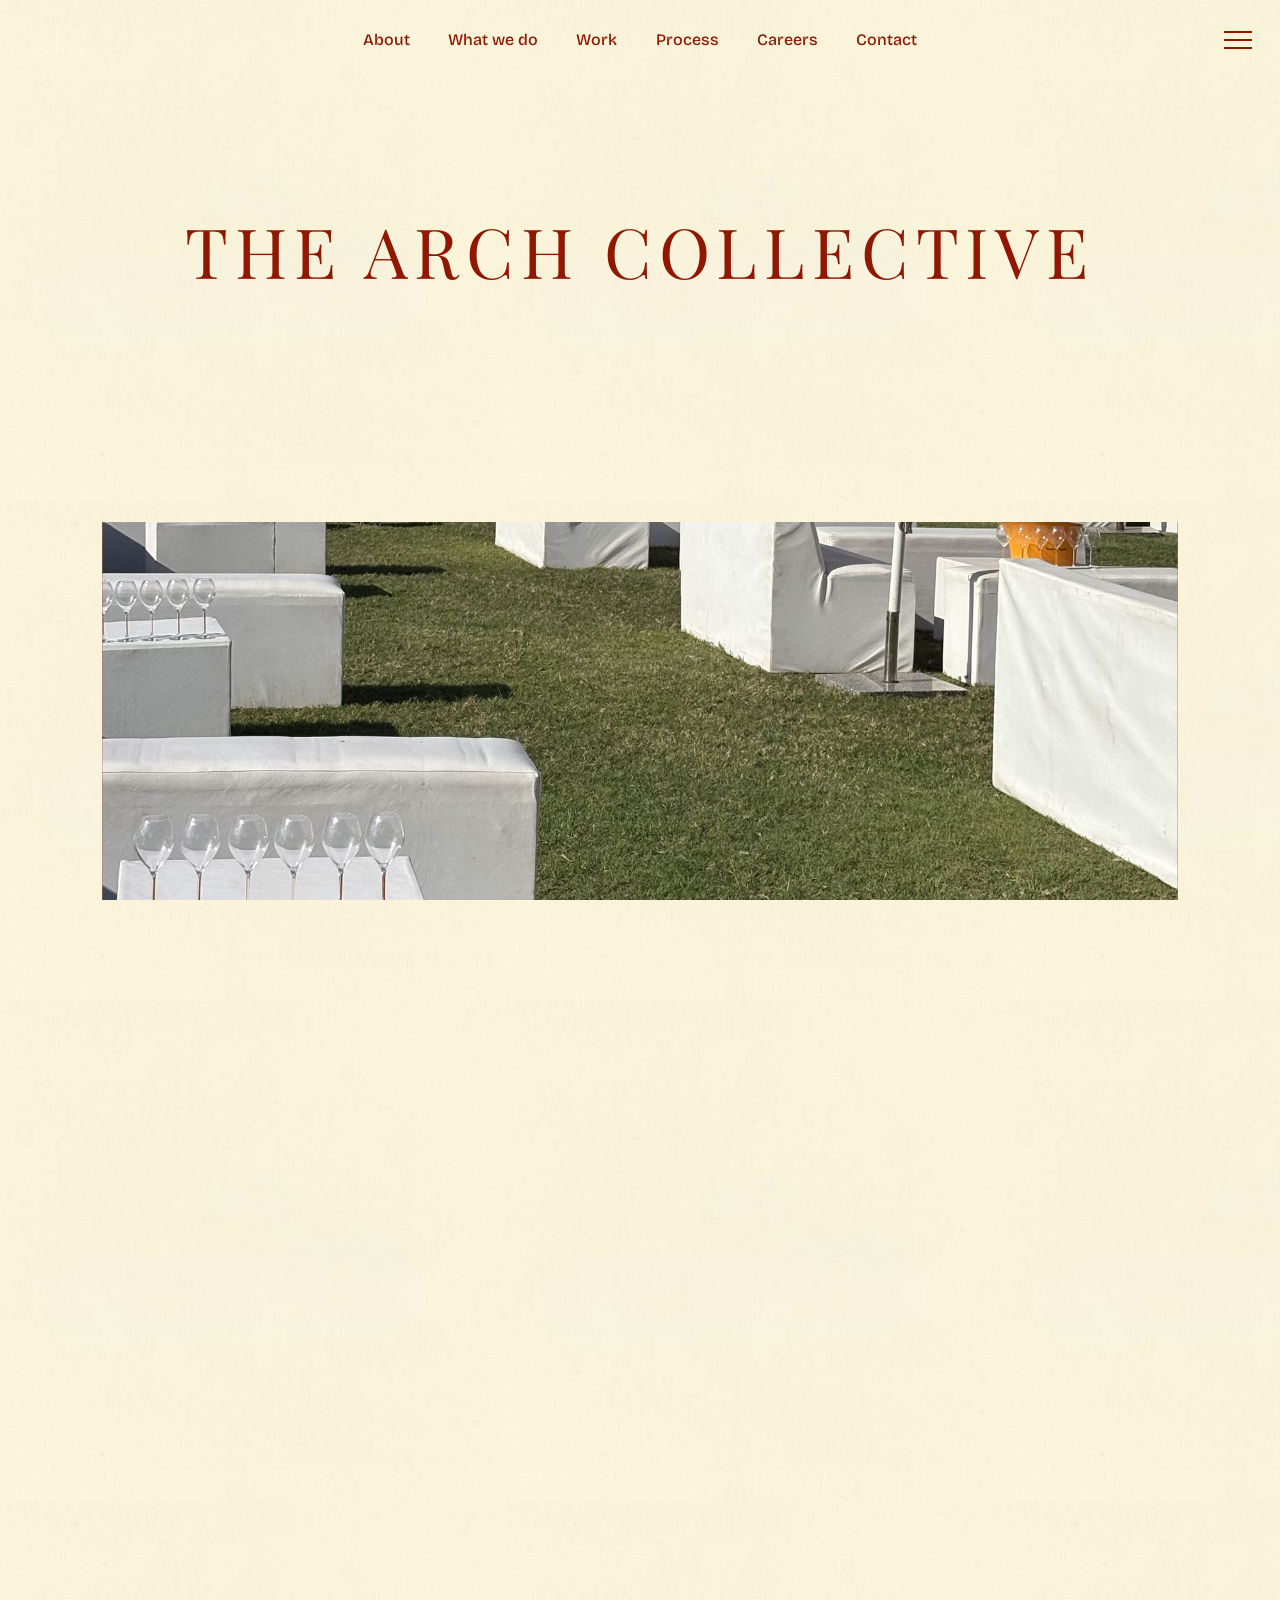
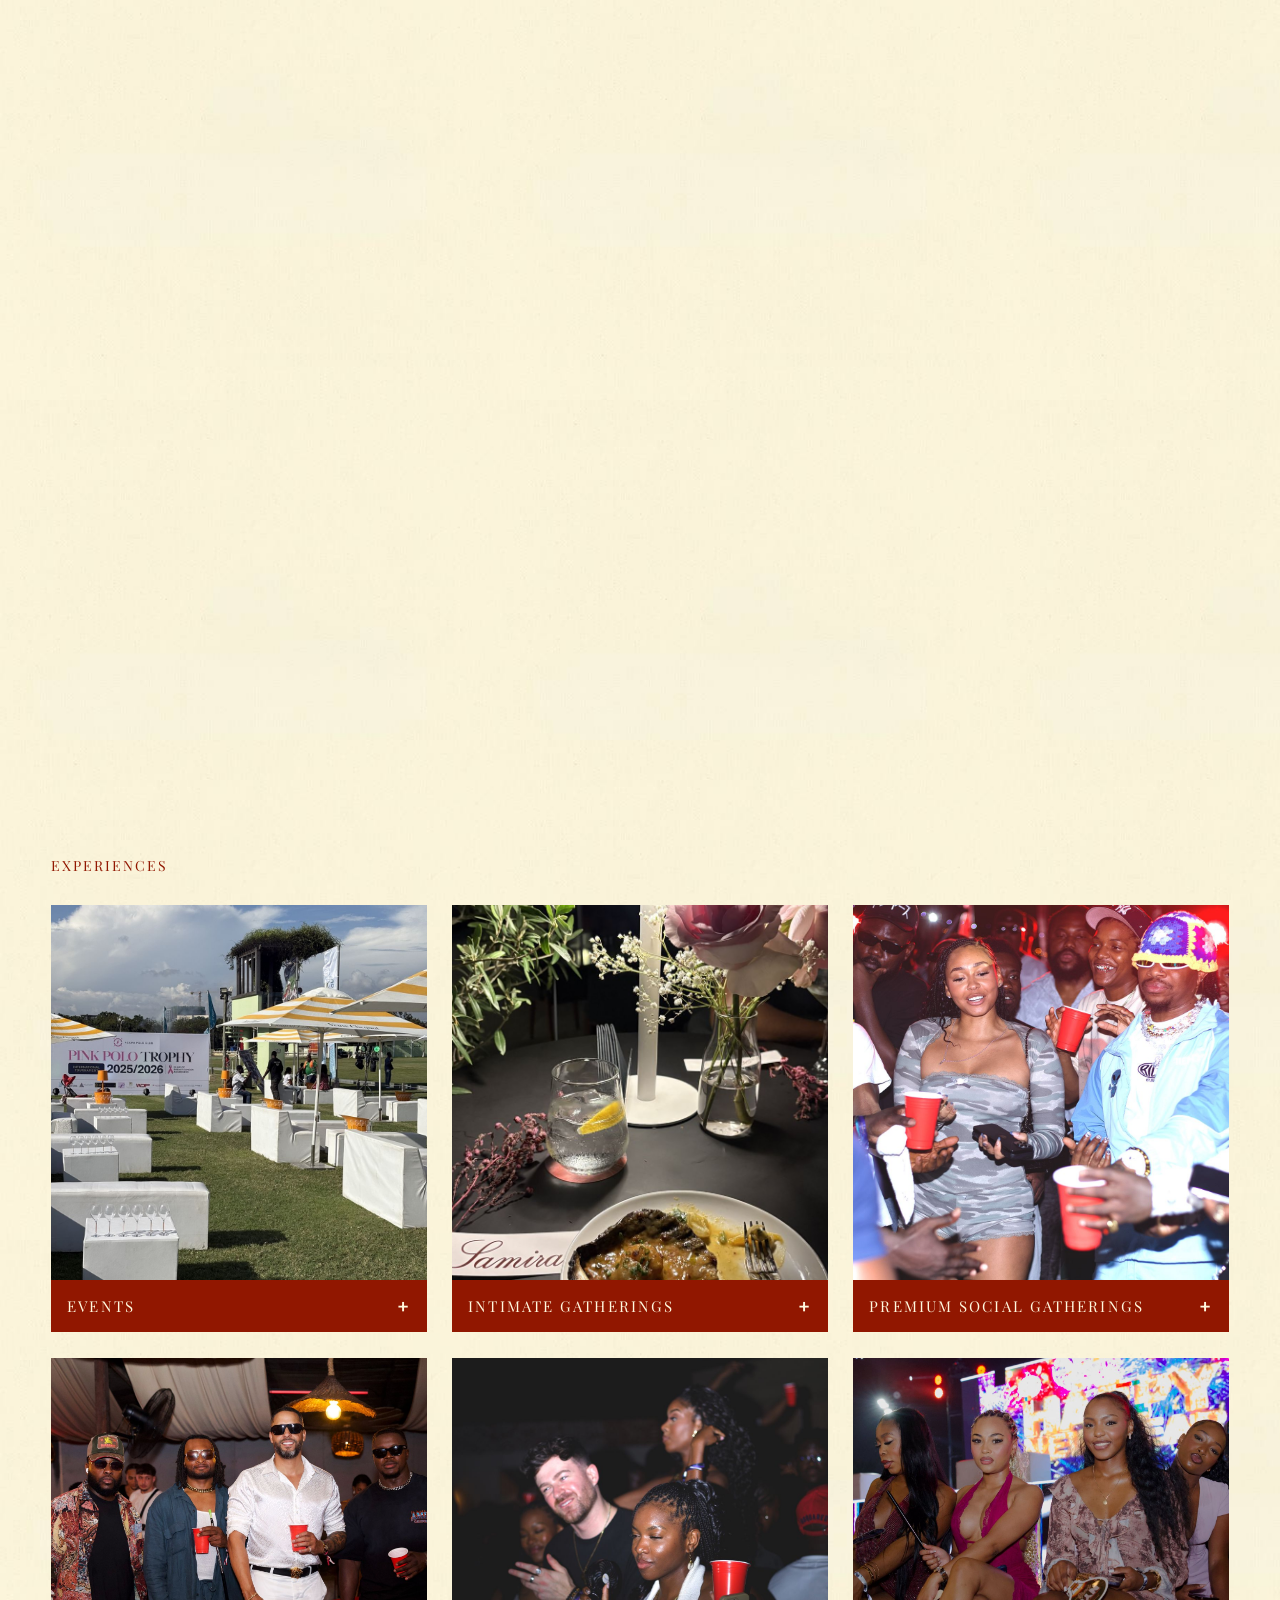
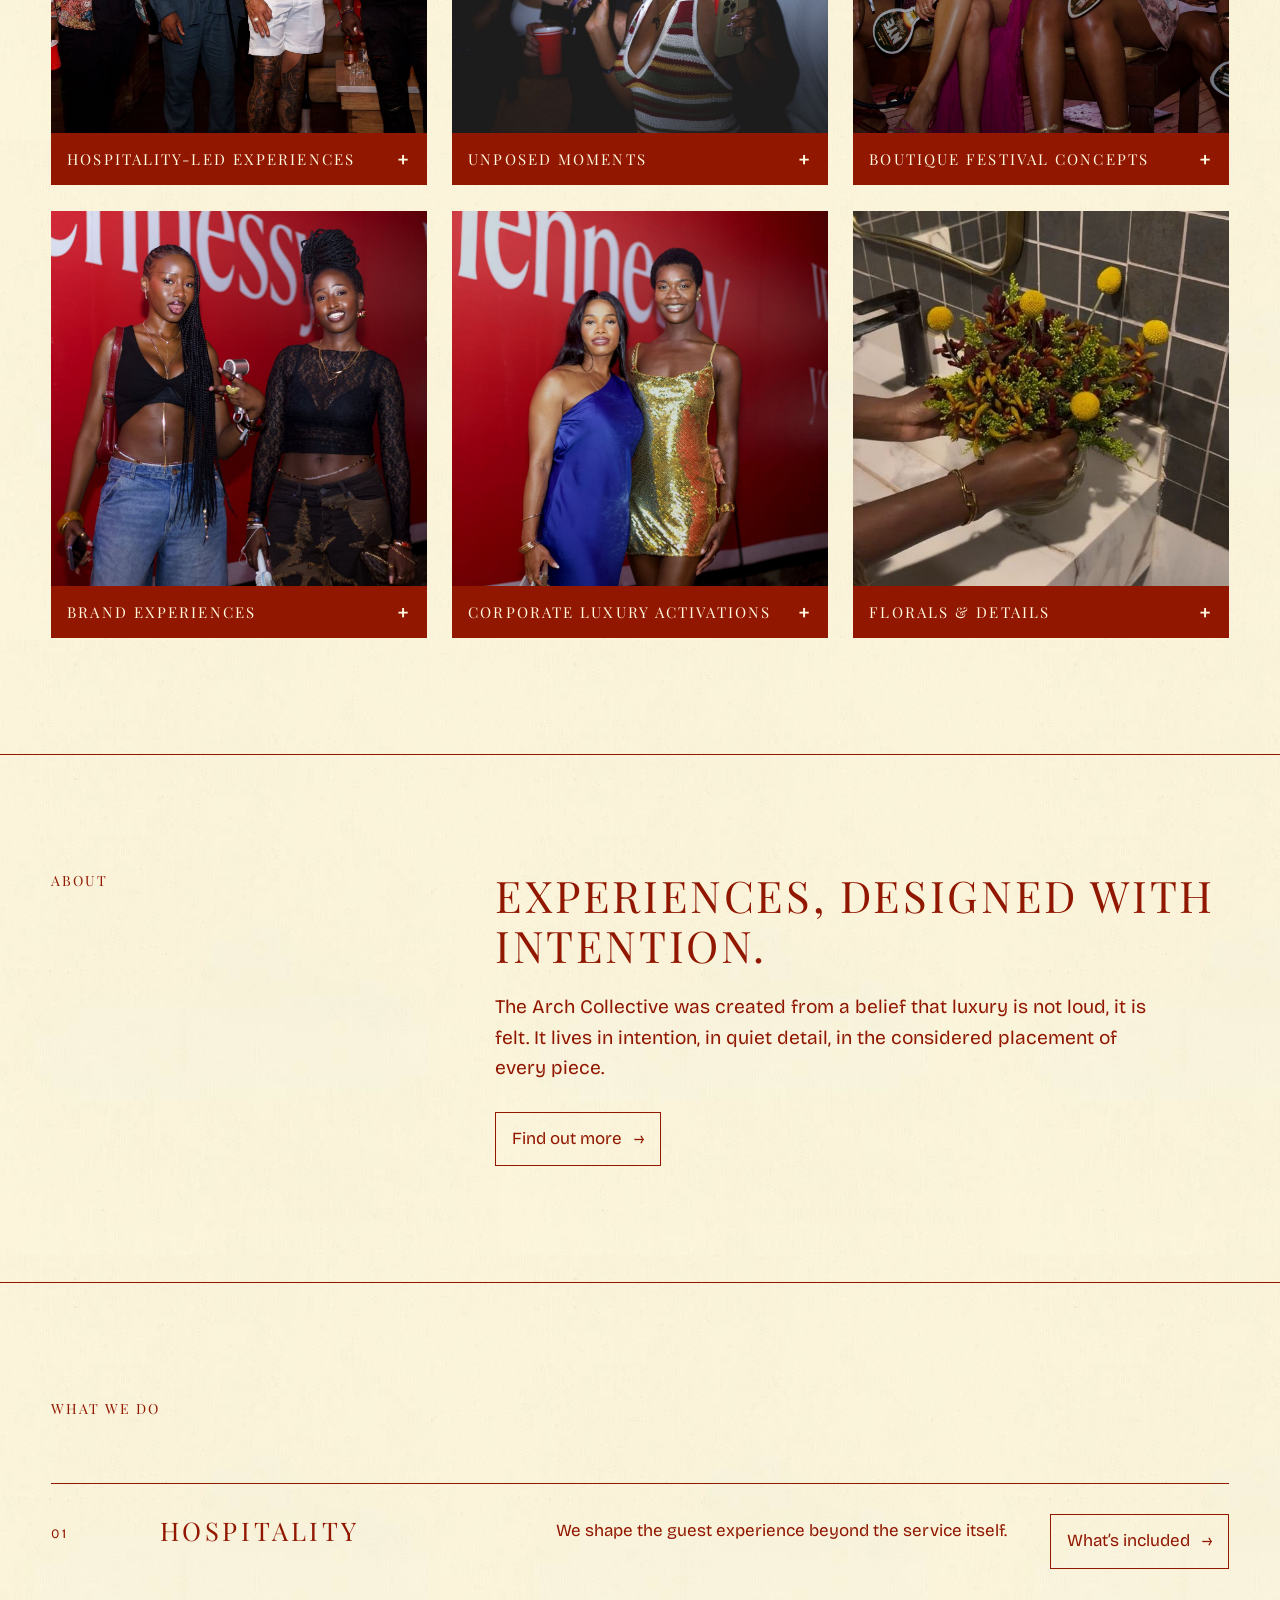
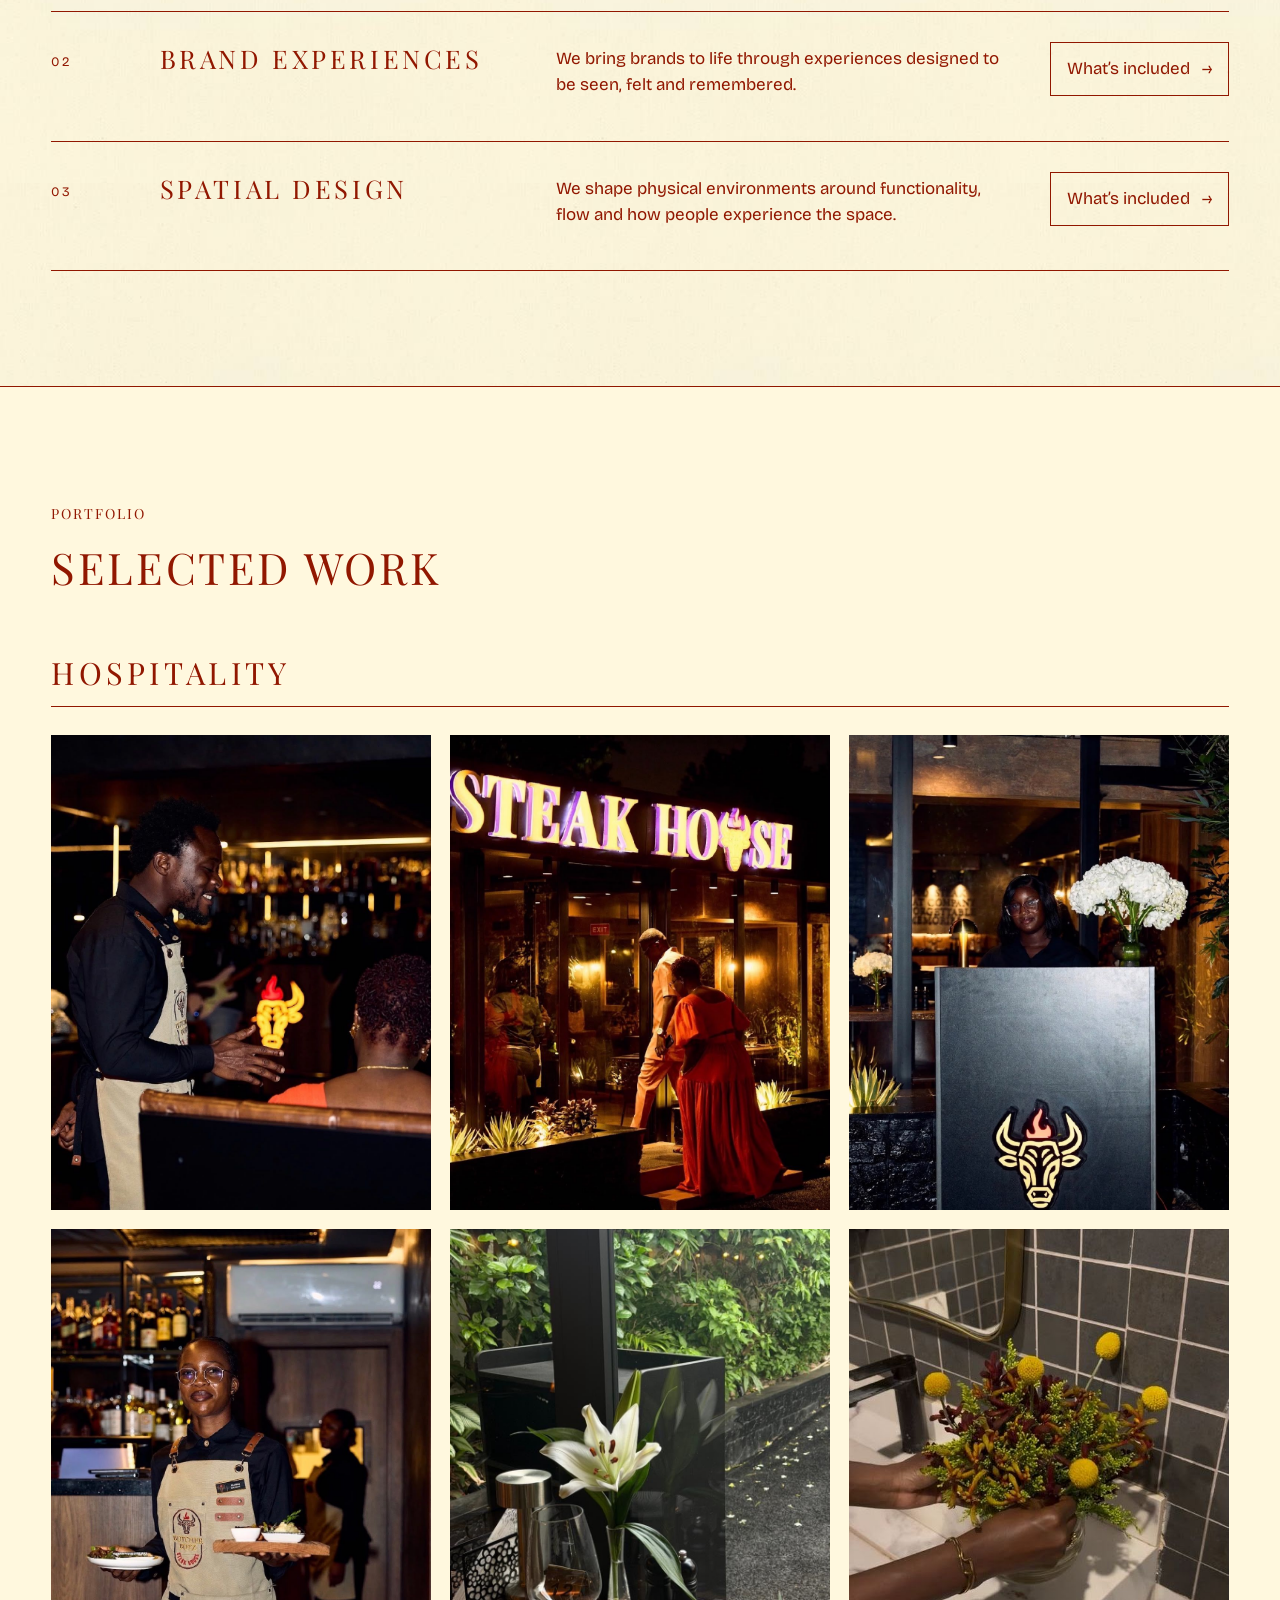
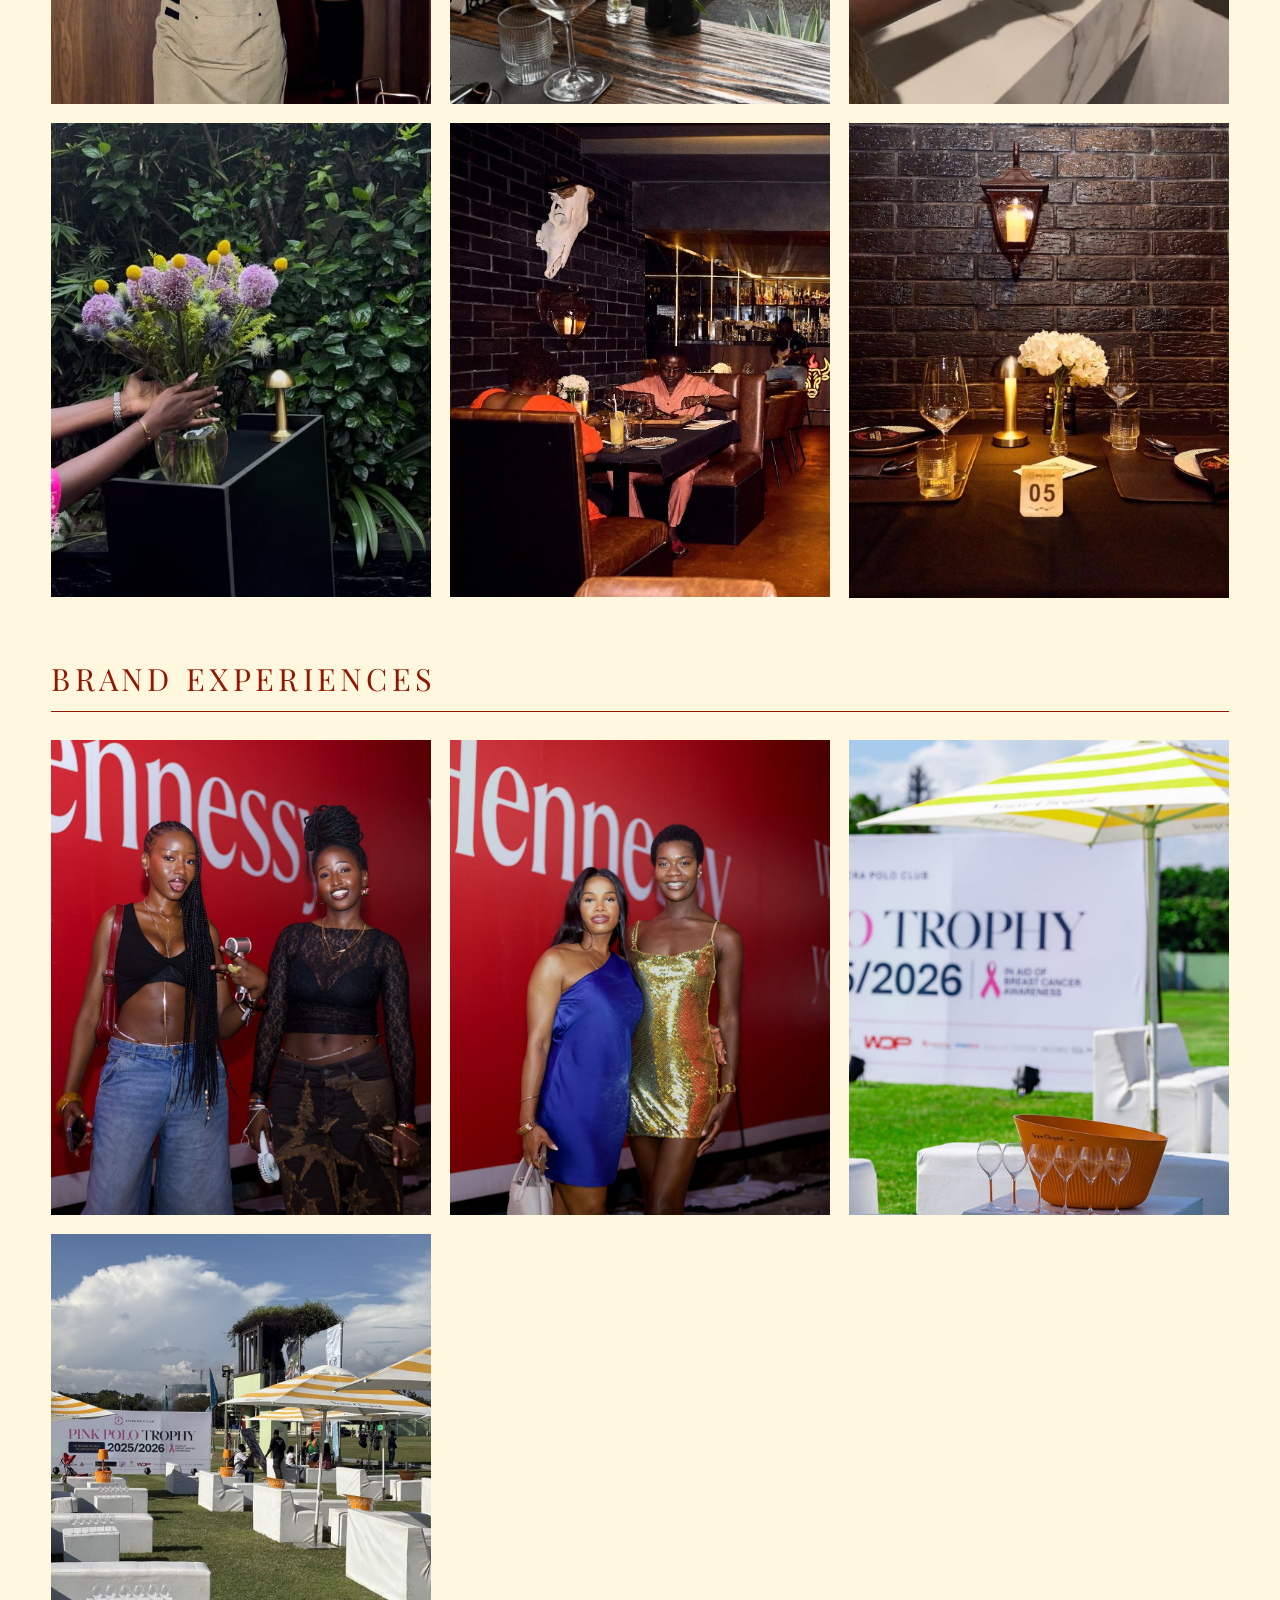
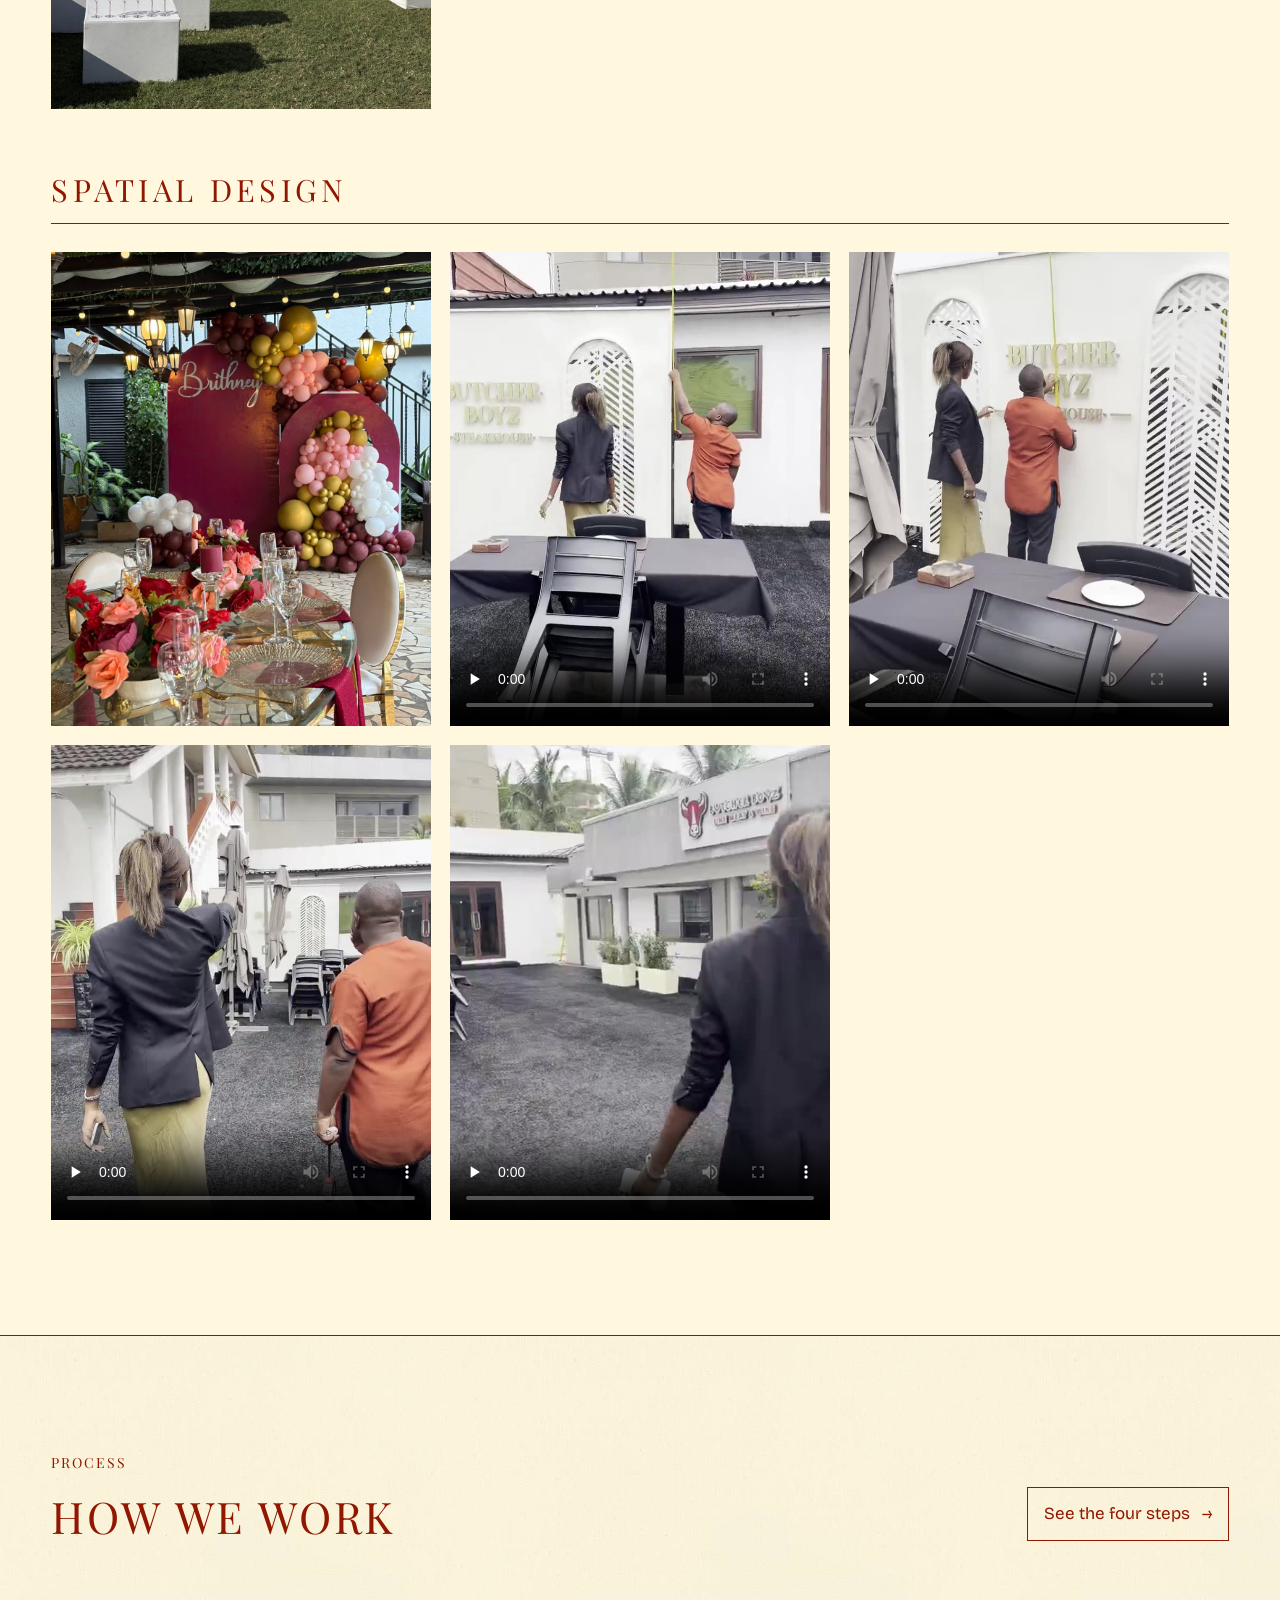
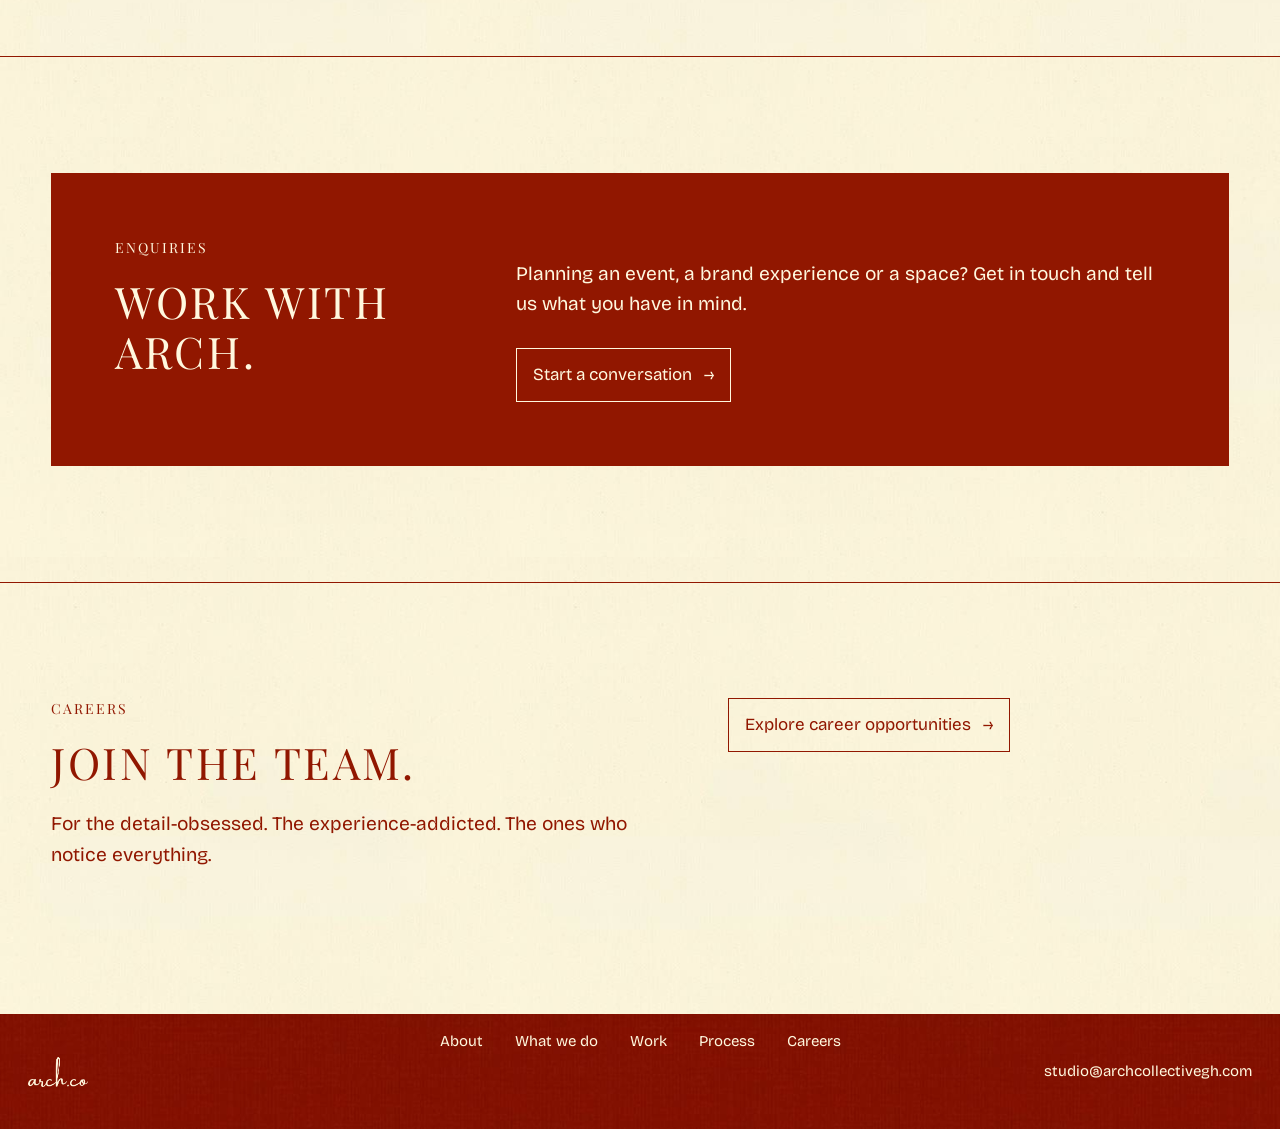
==== commit 5aecdcf0: "Update Arch Collective brand, hospitality and spatial portfolio" ====
--- a/index.html
+++ b/index.html
@@ -24,6 +24,14 @@
 .gallery img{display:block;width:100%;height:100%;object-fit:cover}
 @media(max-width:900px){.gallery{grid-template-columns:repeat(2,1fr)}}
 @media(max-width:560px){.work-head{flex-direction:column;gap:8px}}
+</style>
+<style>
+/* Selected work: three sections */
+.work-group{margin-top:clamp(36px,5vw,64px)}
+.work-title{font:400 clamp(20px,2.4vw,32px)/1.1 var(--serif);text-transform:uppercase;letter-spacing:.14em;padding-bottom:16px;border-bottom:1px solid #911700;margin-bottom:clamp(16px,2.5vw,28px)}
+.work-group .gallery{grid-template-columns:repeat(3,1fr)}
+.gallery video{display:block;width:100%;height:100%;object-fit:cover;background:#911700}
+@media(max-width:900px){.work-group .gallery{grid-template-columns:repeat(2,1fr)}}
 </style>
 </head>
 <body>
@@ -63,9 +71,10 @@
     </div></div></section>
 
   <section class="band band--paper" id="work"><div class="wrap">
-    <p class="eyebrow">Selected work</p>
-    <div class="work-head"><span>Spatial design</span><h3>Butcher Boyz Courtyard</h3></div>
-    <div class="gallery"><figure><img src="assets/work-01-steak-board.jpg" alt="Steak board with sauces and a lit lamp against a black brick wall" loading="lazy" onerror="this.parentNode.remove()"></figure><figure><img src="assets/work-02-steakhouse-night.jpg" alt="Butcher Boyz Steak House entrance at night with a glowing sign" loading="lazy" onerror="this.parentNode.remove()"></figure><figure><img src="assets/work-03-lantern-table.jpg" alt="Table set for two beneath a candlelit lantern on a black brick wall" loading="lazy" onerror="this.parentNode.remove()"></figure><figure><img src="assets/work-04-host-stand.jpg" alt="Host stand with the bull logo and a bouquet of white hydrangeas" loading="lazy" onerror="this.parentNode.remove()"></figure><figure><img src="assets/work-05-server-apron.jpg" alt="Server in a Butcher Boyz apron carrying plates and a wooden board" loading="lazy" onerror="this.parentNode.remove()"></figure><figure><img src="assets/work-06-server-neon-bull.jpg" alt="Server greeting a guest in front of the glowing bull sign" loading="lazy" onerror="this.parentNode.remove()"></figure><figure><img src="assets/work-07-lily-table.jpg" alt="A white lily, a brass lamp and a wine glass on a window table" loading="lazy" onerror="this.parentNode.remove()"></figure><figure><img src="assets/work-08-flowers-host-stand.jpg" alt="Hands placing a bouquet of purple and yellow flowers on the host stand" loading="lazy" onerror="this.parentNode.remove()"></figure></div>
+    <p class="eyebrow">Portfolio</p><h2 class="h2">Selected work</h2>
+    <div class="work-group"><h3 class="work-title">Hospitality</h3><div class="gallery"><figure><img src="assets/hospitality-01-server-neon-bull.jpg" alt="Server greeting a guest in front of the glowing bull sign" loading="lazy"></figure><figure><img src="assets/hospitality-02-steakhouse-night.jpg" alt="Butcher Boyz Steak House entrance at night with a glowing sign" loading="lazy"></figure><figure><img src="assets/hospitality-03-host-stand.jpg" alt="Host stand with the bull logo and a bouquet of white hydrangeas" loading="lazy"></figure><figure><img src="assets/hospitality-04-server-apron.jpg" alt="Server in a Butcher Boyz apron carrying plates and a wooden board" loading="lazy"></figure><figure><img src="assets/hospitality-05-lily-table.jpg" alt="A white lily, a brass lamp and a wine glass on a window table" loading="lazy"></figure><figure><img src="assets/hospitality-06-flowers-basin.jpg" alt="Hands arranging yellow, green and burgundy flowers on a marble basin" loading="lazy"></figure><figure><img src="assets/hospitality-07-flowers-host-stand.jpg" alt="Hands placing a bouquet of purple and yellow flowers on the host stand" loading="lazy"></figure><figure><img src="assets/hospitality-08-booth-diner.jpg" alt="Two guests dining in a leather booth beneath a mounted skull and a lantern" loading="lazy"></figure><figure><img src="assets/hospitality-09-lantern-table.jpg" alt="Table set for two beneath a candlelit lantern on a black brick wall" loading="lazy"></figure></div></div>
+    <div class="work-group"><h3 class="work-title">Brand experiences</h3><div class="gallery"><figure><img src="assets/brand-01-backdrop-pair.jpg" alt="Two guests in front of a red brand backdrop at an evening activation" loading="lazy"></figure><figure><img src="assets/brand-02-backdrop-gold-blue.jpg" alt="Two guests in a blue dress and a gold sequin dress in front of a red brand backdrop" loading="lazy"></figure><figure><img src="assets/brand-03-champagne-glasses.jpg" alt="Champagne glasses and an orange ice bucket on white lounge seating at a polo event" loading="lazy"></figure><figure><img src="assets/brand-04-polo-field.jpg" alt="White lounge seating, glassware and striped umbrellas laid out on a polo field" loading="lazy"></figure></div></div>
+    <div class="work-group"><h3 class="work-title">Spatial design</h3><div class="gallery"><figure><img src="assets/spatial-01-balloon-arch.jpg" alt="Burgundy arched backdrop with a balloon garland, a floral table setting and hanging lanterns" loading="lazy"></figure><figure><video controls preload="none" playsinline poster="assets/spatial-02-signage-IMG_2069.jpg" aria-label="Signage being measured and placed on the Butcher Boyz building"><source src="assets/spatial-02-signage-IMG_2069.mp4" type="video/mp4"></video></figure><figure><video controls preload="none" playsinline poster="assets/spatial-03-signage-IMG_2070.jpg" aria-label="Signage being measured and placed on the Butcher Boyz building"><source src="assets/spatial-03-signage-IMG_2070.mp4" type="video/mp4"></video></figure><figure><video controls preload="none" playsinline poster="assets/spatial-04-signage-IMG_2073.jpg" aria-label="Signage being measured and placed on the Butcher Boyz building"><source src="assets/spatial-04-signage-IMG_2073.mp4" type="video/mp4"></video></figure><figure><video controls preload="none" playsinline poster="assets/spatial-05-signage-IMG_2075.jpg" aria-label="Signage being measured and placed on the Butcher Boyz building"><source src="assets/spatial-05-signage-IMG_2075.mp4" type="video/mp4"></video></figure></div></div>
   </div></section>
 
   <section class="band band--butter" id="process"><div class="wrap">
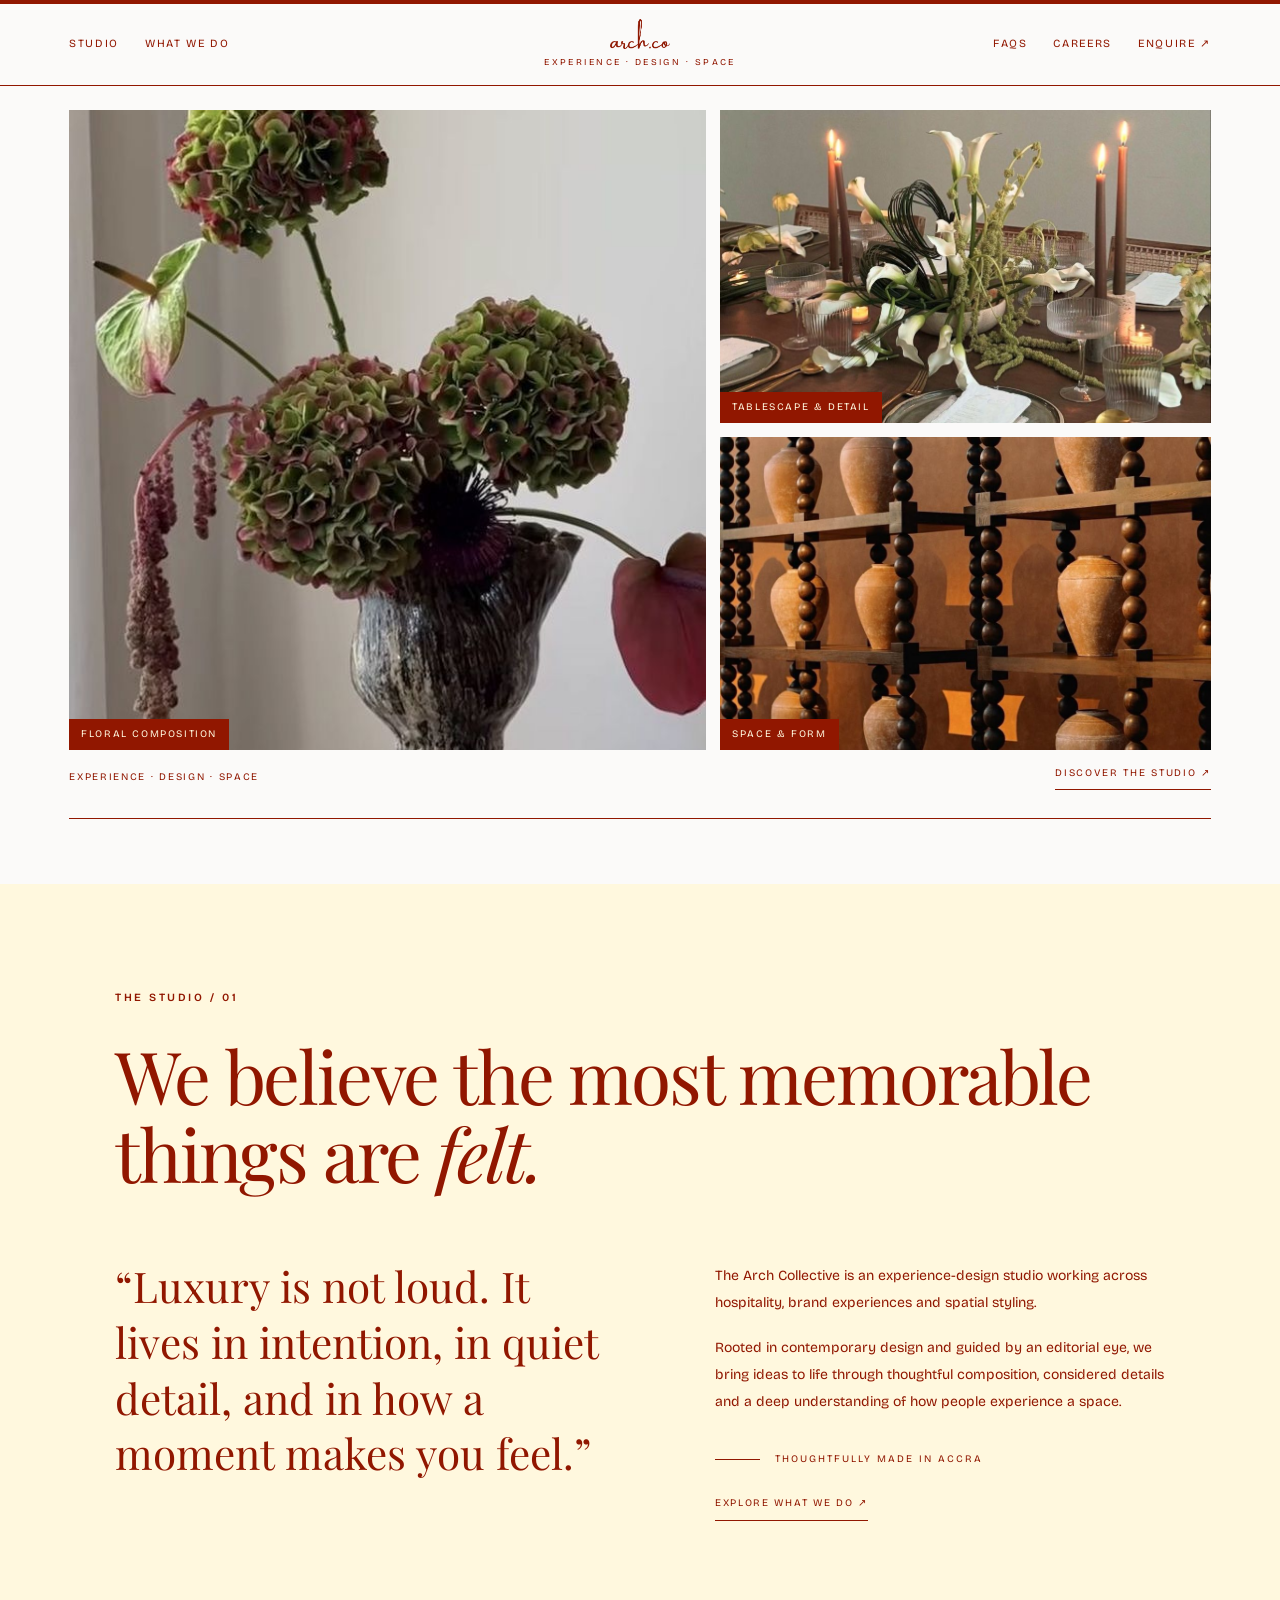
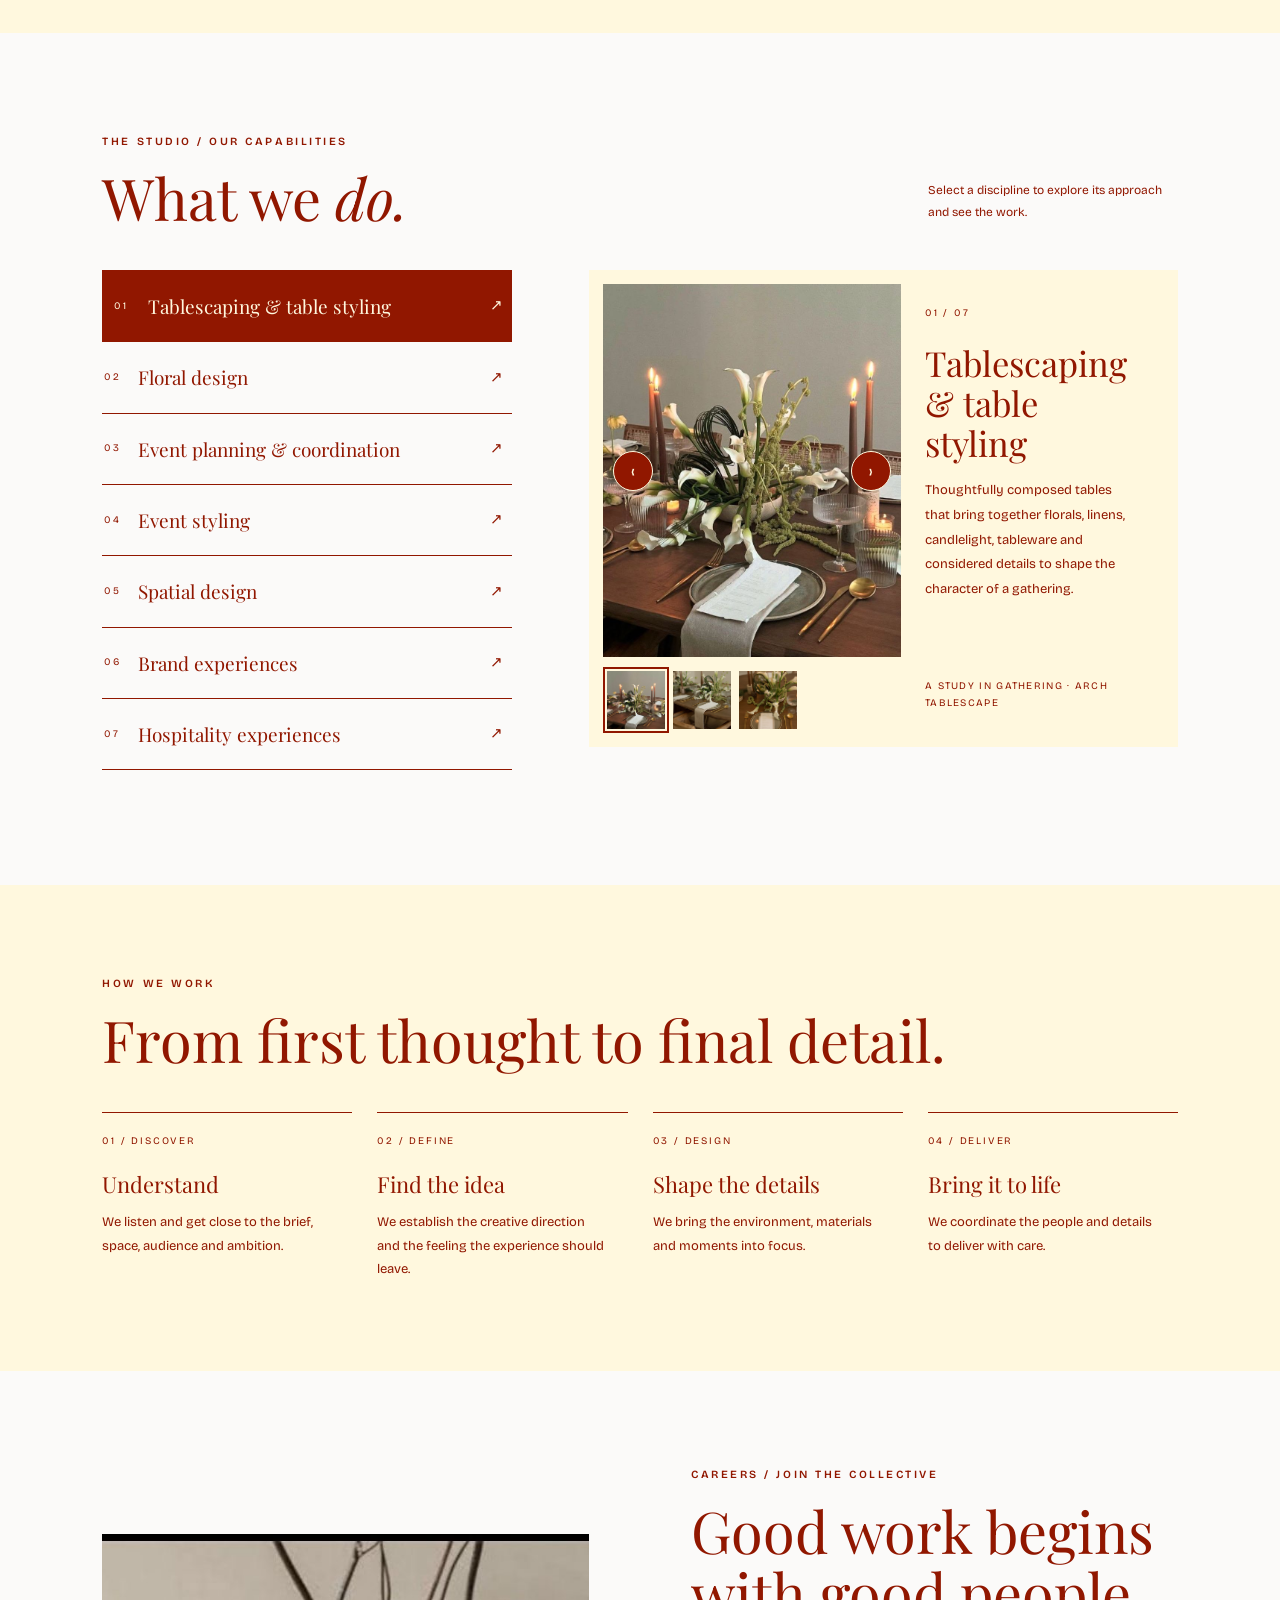
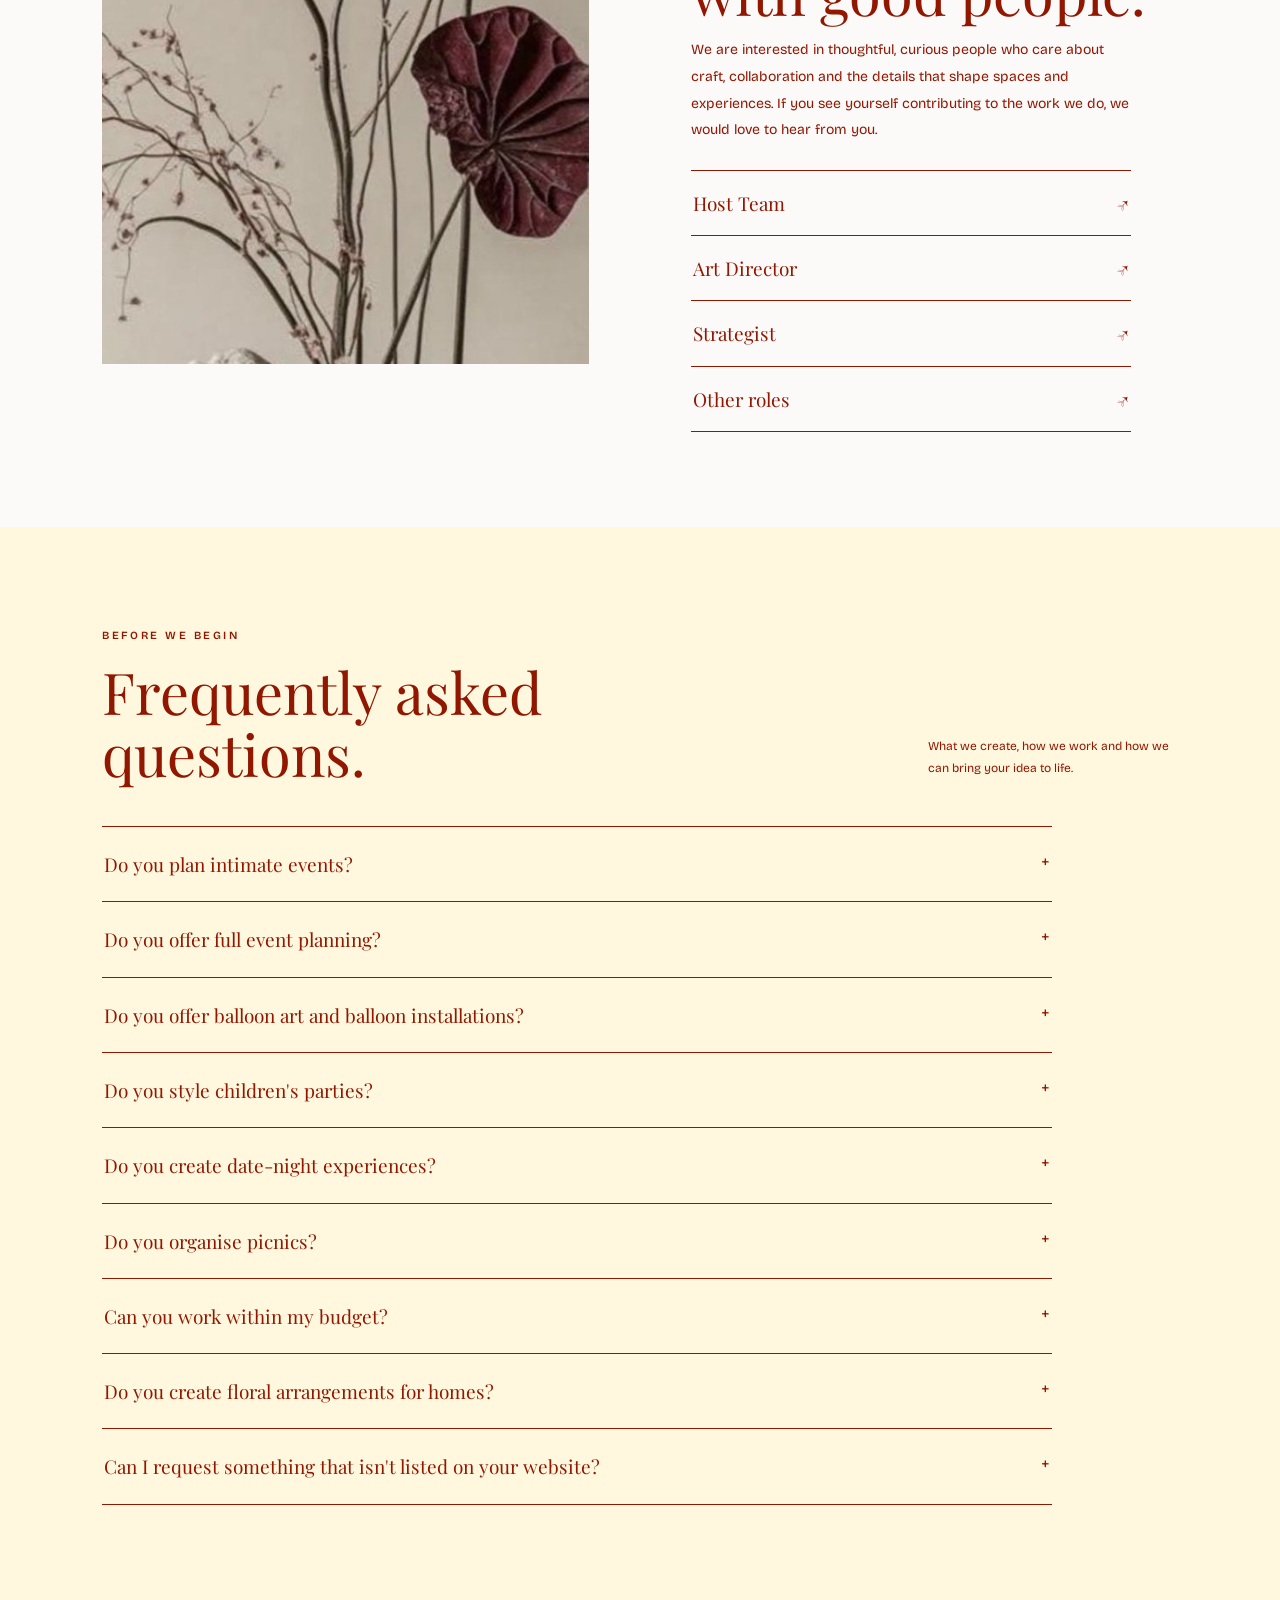
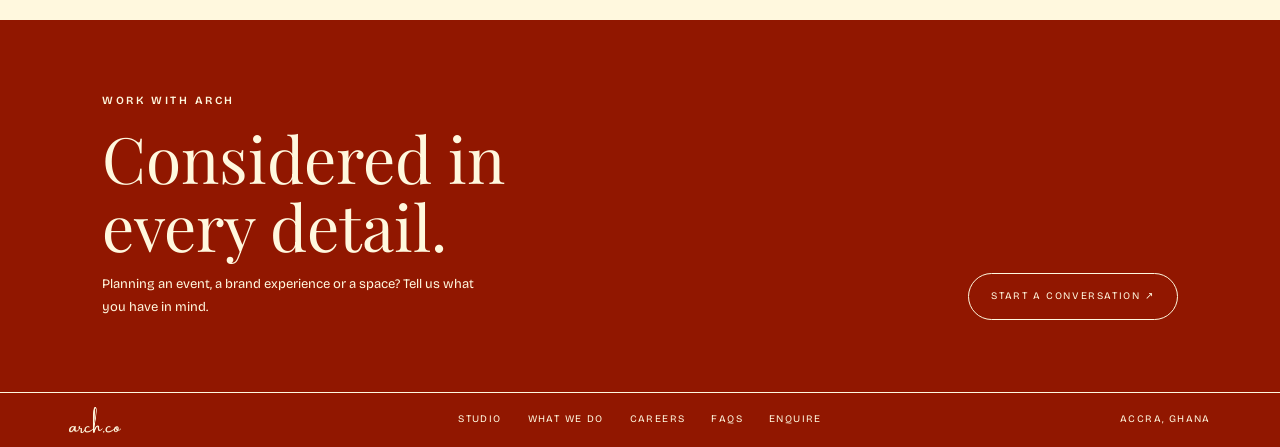
==== commit 059c9a77: "Update Arch Collective website structure and portfolio" ====
--- a/index.html
+++ b/index.html
@@ -2,107 +2,98 @@
 <html lang="en">
 <head>
 <meta charset="utf-8"><meta name="viewport" content="width=device-width,initial-scale=1,viewport-fit=cover">
-<title>The Arch Collective | Experience Design</title>
-<meta name="description" content="The Arch Collective is an experience design agency working across hospitality, brands and spaces.">
+<title>The Arch Collective | Experience · Design · Space</title>
+<meta name="description" content="The Arch Collective is an experience-design studio working across hospitality, brand experiences and spatial styling in Accra, Ghana.">
 <meta name="theme-color" content="#FFF8DE">
 <link rel="preconnect" href="https://fonts.googleapis.com"><link rel="preconnect" href="https://fonts.gstatic.com" crossorigin>
-<link href="https://fonts.googleapis.com/css2?family=Bricolage+Grotesque:wght@400;500;700&family=Playfair+Display:wght@400;700;900&display=swap" rel="stylesheet">
-<noscript><style>.stage{height:100vh;--p:1}</style></noscript>
+<link href="https://fonts.googleapis.com/css2?family=Bricolage+Grotesque:wght@300;400;500;600&family=Playfair+Display:ital,wght@0,400;0,500;1,400&display=swap" rel="stylesheet">
 <link rel="stylesheet" href="styles.css">
-<style>
-/* featured work: portrait photo sits beside its caption instead of being cropped into a thin strip */
-.case__img{height:auto;aspect-ratio:4/5;min-height:0;max-height:82vh}
-@media(min-width:801px){.case{display:grid;grid-template-columns:5fr 6fr;gap:clamp(24px,5vw,80px);align-items:end}.case figcaption{flex-direction:column;align-items:flex-start;border-bottom:0;padding:0 0 8px}}
-</style>
-<style>
-/* Butcher Boyz photo gallery */
-.work-head{display:flex;justify-content:space-between;align-items:baseline;gap:20px;padding:22px 0;border-bottom:1px solid #FFF8DE;margin-bottom:clamp(20px,3vw,36px)}
-.work-head span{font-family:var(--serif);text-transform:uppercase;letter-spacing:.14em;font-size:14px}
-.work-head h3{font:400 clamp(24px,2.8vw,40px)/1.05 var(--serif);text-transform:uppercase;letter-spacing:.14em}
-.gallery{display:grid;grid-template-columns:repeat(4,1fr);gap:clamp(10px,1.5vw,20px)}
-.gallery figure{margin:0;aspect-ratio:4/5;overflow:hidden;min-width:0}
-.gallery img{display:block;width:100%;height:100%;object-fit:cover}
-@media(max-width:900px){.gallery{grid-template-columns:repeat(2,1fr)}}
-@media(max-width:560px){.work-head{flex-direction:column;gap:8px}}
-</style>
-<style>
-/* Selected work: three sections */
-.work-group{margin-top:clamp(36px,5vw,64px)}
-.work-title{font:400 clamp(20px,2.4vw,32px)/1.1 var(--serif);text-transform:uppercase;letter-spacing:.14em;padding-bottom:16px;border-bottom:1px solid #911700;margin-bottom:clamp(16px,2.5vw,28px)}
-.work-group .gallery{grid-template-columns:repeat(3,1fr)}
-.gallery video{display:block;width:100%;height:100%;object-fit:cover;background:#911700}
-@media(max-width:900px){.work-group .gallery{grid-template-columns:repeat(2,1fr)}}
-</style>
 </head>
 <body>
-<header class="bar">
-  <a class="bar__logo" href="#top"><img src="assets/archco-cream.png" alt="arch.co"></a>
-  <nav class="bar__links" aria-label="Primary"><a href="#about">About</a><a href="#services">What we do</a><a href="#work">Work</a><a href="#process">Process</a><a href="#careers">Careers</a><a href="#contact">Contact</a></nav>
-  <button class="bar__menu" type="button" aria-expanded="false" aria-controls="menu" aria-label="Menu"><i></i><i></i><i></i></button>
+<div class="accent"></div>
+<header>
+ <nav class="nav left" aria-label="Primary"><a href="#studio">Studio</a><a href="#capabilities">What we do</a></nav>
+ <a class="brand" href="index.html#top"><img src="assets/site/logo-archco-terracotta.png" alt="arch.co"><small>EXPERIENCE · DESIGN · SPACE</small></a>
+ <nav class="nav right" aria-label="Secondary"><a href="#faq">FAQs</a><a href="#careers">Careers</a><a href="#enquiry" data-enquire>Enquire ↗</a></nav>
+ <button class="menu-btn" type="button" aria-expanded="false" aria-controls="navAll">Menu</button>
+ <nav class="nav-all" id="navAll" aria-label="Menu"><a href="#studio">Studio</a><a href="#capabilities">What we do</a><a href="#approach">How we work</a><a href="#careers">Careers</a><a href="#faq">FAQs</a><a href="#enquiry" data-enquire>Enquire ↗</a></nav>
 </header>
-<nav class="menu" id="menu" aria-label="Menu"><a href="#about">About</a><a href="#services">What we do</a><a href="#work">Work</a><a href="#process">Process</a><a href="#careers">Careers</a><a href="#contact">Contact</a></nav>
+<main id="top">
+<section class="hero">
+ <div class="hero-gallery" aria-label="Selected details from the Arch Collective">
+  <figure class="hero-shot hero-shot-main"><img src="assets/site/hero-1-floral.jpg" alt="Sculptural hydrangea and anthurium arrangement in a textured vase"><figcaption>Floral composition</figcaption></figure>
+  <figure class="hero-shot"><img src="assets/site/hero-2-tablescape.jpg" alt="Arch tablescape with sculptural flowers, candlelight and considered table details"><figcaption>Tablescape &amp; detail</figcaption></figure>
+  <figure class="hero-shot"><img src="assets/site/hero-3-shelving.jpg" alt="Architectural shelving and sculptural vessels"><figcaption>Space &amp; form</figcaption></figure>
+ </div>
+ <div class="hero-foot"><span>Experience · Design · Space</span><a class="text-link" href="#studio">Discover the studio ↗</a></div>
+</section>
 
-<main id="top">
-  <section class="stage">
-    <div class="stage__pin">
-      <h1 class="wordmark"><span>THE ARCH</span> <span>COLLECTIVE</span></h1>
-      <div class="stage__frame">
-        <div class="stage__media"><img class="stage__img" src="assets/hero-photo.jpg" alt="White lounge seating, glassware and striped umbrellas laid out on a polo field"></div>
-        <p class="stage__caption">We craft immersive, cinematic experiences that elevate clients’ senses, tell a curated story, and create timeless, world-class moments.</p>
-      </div>
-    </div>
-  </section>
+<section class="studio" id="studio">
+ <div class="kicker">The studio / 01</div>
+ <h1 class="studio-title">We believe the most memorable things are <em>felt.</em></h1>
+ <div class="studio-lower">
+  <blockquote class="studio-quote">“Luxury is not loud. It lives in intention, in quiet detail, and in how a moment makes you feel.”</blockquote>
+  <div class="studio-copy">
+   <p>The Arch Collective is an experience-design studio working across hospitality, brand experiences and spatial styling.</p>
+   <p>Rooted in contemporary design and guided by an editorial eye, we bring ideas to life through thoughtful composition, considered details and a deep understanding of how people experience a space.</p>
+   <div class="studio-signature">Thoughtfully made in Accra</div>
+   <a class="text-link" href="#capabilities">Explore what we do ↗</a>
+  </div>
+ </div>
+</section>
 
-  <section class="band band--paper cards" id="experiences" aria-label="Experiences"><div class="wrap"><p class="eyebrow">Experiences</p><div class="cards__grid"><article class="card"><button class="card__btn more-toggle" type="button" aria-expanded="false" aria-controls="c1" data-closed="Events" data-open="Events"><img src="assets/strip-01-polo-event.jpg" alt="White lounge seating, glassware and striped umbrellas on a polo field" loading="lazy"><span class="card__title"><em>Events</em><i class="card__plus" aria-hidden="true">+</i></span></button><div class="more" id="c1"><div class="more__inner"><p>Immersive, cinematic events that feel intentional, elevated and globally relevant.</p></div></div></article><article class="card"><button class="card__btn more-toggle" type="button" aria-expanded="false" aria-controls="c2" data-closed="Intimate gatherings" data-open="Intimate gatherings"><img src="assets/strip-02-candlelit-dinner.jpg" alt="Candlelit dinner table with a pink rose, a lamp and a plated scallop" loading="lazy"><span class="card__title"><em>Intimate gatherings</em><i class="card__plus" aria-hidden="true">+</i></span></button><div class="more" id="c2"><div class="more__inner"><p>Small, considered occasions where every detail is placed with intention.</p></div></div></article><article class="card"><button class="card__btn more-toggle" type="button" aria-expanded="false" aria-controls="c3" data-closed="Premium social gatherings" data-open="Premium social gatherings"><img src="assets/strip-03-night-crowd.jpg" alt="Guests gathered at an evening event under red light" loading="lazy"><span class="card__title"><em>Premium social gatherings</em><i class="card__plus" aria-hidden="true">+</i></span></button><div class="more" id="c3"><div class="more__inner"><p>Refined celebrations designed to feel effortless, atmospheric and deeply human.</p></div></div></article><article class="card"><button class="card__btn more-toggle" type="button" aria-expanded="false" aria-controls="c4" data-closed="Hospitality-led experiences" data-open="Hospitality-led experiences"><img src="assets/strip-04-lounge-guests.jpg" alt="Four guests in a lounge with draped fabric and woven lamps" loading="lazy"><span class="card__title"><em>Hospitality-led experiences</em><i class="card__plus" aria-hidden="true">+</i></span></button><div class="more" id="c4"><div class="more__inner"><p>The guest experience shaped beyond the service itself: calm, personal and discreet.</p></div></div></article><article class="card"><button class="card__btn more-toggle" type="button" aria-expanded="false" aria-controls="c5" data-closed="Unposed moments" data-open="Unposed moments"><img src="assets/strip-05-dancing-guests.jpg" alt="Guests dancing with red cups at a night event" loading="lazy"><span class="card__title"><em>Unposed moments</em><i class="card__plus" aria-hidden="true">+</i></span></button><div class="more" id="c5"><div class="more__inner"><p>Real moments, unforced: the energy of an evening as it unfolds.</p></div></div></article><article class="card"><button class="card__btn more-toggle" type="button" aria-expanded="false" aria-controls="c6" data-closed="Boutique festival concepts" data-open="Boutique festival concepts"><img src="assets/strip-06-nye-screen.jpg" alt="Four guests seated in front of a lit New Year’s Eve screen" loading="lazy"><span class="card__title"><em>Boutique festival concepts</em><i class="card__plus" aria-hidden="true">+</i></span></button><div class="more" id="c6"><div class="more__inner"><p>Festival ideas at a boutique scale, with staging, light and atmosphere designed as one.</p></div></div></article><article class="card"><button class="card__btn more-toggle" type="button" aria-expanded="false" aria-controls="c7" data-closed="Brand experiences" data-open="Brand experiences"><img src="assets/strip-07-brand-backdrop-pair.jpg" alt="Two guests in front of a red brand backdrop at an evening activation" loading="lazy"><span class="card__title"><em>Brand experiences</em><i class="card__plus" aria-hidden="true">+</i></span></button><div class="more" id="c7"><div class="more__inner"><p>Brands brought to life through experiences designed to be seen, felt and remembered.</p></div></div></article><article class="card"><button class="card__btn more-toggle" type="button" aria-expanded="false" aria-controls="c8" data-closed="Corporate luxury activations" data-open="Corporate luxury activations"><img src="assets/strip-08-brand-backdrop-gold-blue.jpg" alt="Two guests in a blue dress and a gold sequin dress in front of a red brand backdrop" loading="lazy"><span class="card__title"><em>Corporate luxury activations</em><i class="card__plus" aria-hidden="true">+</i></span></button><div class="more" id="c8"><div class="more__inner"><p>Premium brand activations that stay calm, curated and true to the brand.</p></div></div></article><article class="card"><button class="card__btn more-toggle" type="button" aria-expanded="false" aria-controls="c9" data-closed="Florals &amp; details" data-open="Florals &amp; details"><img src="assets/strip-09-flowers-basin.jpg" alt="Hands arranging yellow, green and burgundy flowers on a marble basin" loading="lazy"><span class="card__title"><em>Florals &amp; details</em><i class="card__plus" aria-hidden="true">+</i></span></button><div class="more" id="c9"><div class="more__inner"><p>Sculptural, minimal florals and quiet details that finish a space.</p></div></div></article></div></div></section>
+<section class="capabilities" id="capabilities">
+ <div class="cap-head"><div><div class="kicker">The studio / Our capabilities</div><h2>What we <em>do.</em></h2></div><p>Select a discipline to explore its approach and see the work.</p></div>
+ <div class="service-layout">
+  <div class="service-list" id="serviceList" role="tablist" aria-label="Arch capabilities"></div>
+  <article class="service-detail" id="serviceDetail" role="tabpanel" aria-live="polite"></article>
+ </div>
+</section>
 
-  <section class="band band--paper" id="about"><div class="wrap two">
-    <p class="eyebrow">About</p>
-    <div><h2 class="h2">Experiences, designed with intention.</h2><p class="lead">The Arch Collective was created from a belief that luxury is not loud, it is felt. It lives in intention, in quiet detail, in the considered placement of every piece.</p>
-      <button class="btn more-toggle" type="button" aria-expanded="false" aria-controls="m-about" data-closed="Find out more" data-open="Show less"><em>Find out more</em><span aria-hidden="true">→</span></button>
-      <div class="more" id="m-about"><div class="more__inner"><p class="lead">Rooted in contemporary design and guided by an editorial eye, The Arch Collective crafts experiences that feel effortless, intimate and deeply elevated.</p><p class="lead">From refined celebrations to lifestyle moments and premium social gatherings, the work is defined by calm precision, understated beauty, and sensory depth.</p><p class="lead">Luxury is not visual alone — it is felt.</p></div></div></div>
-  </div></section>
+<section class="approach" id="approach"><div class="kicker">How we work</div><h2>From first thought to final detail.</h2>
+ <div class="steps">
+  <article class="step"><span>01 / DISCOVER</span><h3>Understand</h3><p>We listen and get close to the brief, space, audience and ambition.</p></article>
+  <article class="step"><span>02 / DEFINE</span><h3>Find the idea</h3><p>We establish the creative direction and the feeling the experience should leave.</p></article>
+  <article class="step"><span>03 / DESIGN</span><h3>Shape the details</h3><p>We bring the environment, materials and moments into focus.</p></article>
+  <article class="step"><span>04 / DELIVER</span><h3>Bring it to life</h3><p>We coordinate the people and details to deliver with care.</p></article>
+ </div>
+</section>
 
-  <section class="band band--paper" id="services"><div class="wrap">
-    <p class="eyebrow">What we do</p>
-    <div class="rows">
-      <article class="row"><span class="row__no">01</span><h3>Hospitality</h3><p>We shape the guest experience beyond the service itself.</p><button class="btn more-toggle" type="button" aria-expanded="false" aria-controls="s1" data-closed="What’s included" data-open="Hide details"><em>What’s included</em><span aria-hidden="true">→</span></button><div class="more" id="s1"><div class="more__inner"><ul class="chips"><li>Guest experience</li><li>Hospitality training</li><li>Service standards</li><li>Hospitality programming / Events</li></ul></div></div></article>
-      <article class="row"><span class="row__no">02</span><h3>Brand Experiences</h3><p>We bring brands to life through experiences designed to be seen, felt and remembered.</p><button class="btn more-toggle" type="button" aria-expanded="false" aria-controls="s2" data-closed="What’s included" data-open="Hide details"><em>What’s included</em><span aria-hidden="true">→</span></button><div class="more" id="s2"><div class="more__inner"><ul class="chips"><li>Experiential activations</li><li>Pop-ups</li><li>Brand partnerships</li><li>Sponsorship experiences</li><li>Brand-led environments</li></ul></div></div></article>
-      <article class="row"><span class="row__no">03</span><h3>Spatial Design</h3><p>We shape physical environments around functionality, flow and how people experience the space.</p><button class="btn more-toggle" type="button" aria-expanded="false" aria-controls="s3" data-closed="What’s included" data-open="Hide details"><em>What’s included</em><span aria-hidden="true">→</span></button><div class="more" id="s3"><div class="more__inner"><ul class="chips"><li>Layout</li><li>Spatial direction</li><li>Furniture &amp; décor</li><li>Guest flow</li><li>Environmental details</li></ul></div></div></article>
-    </div></div></section>
+<section class="careers" id="careers">
+ <div class="careers-visual"><img src="assets/site/careers-botanical.jpg" alt="Sculptural botanical study representing creative practice"></div>
+ <div class="careers-copy"><div class="kicker">Careers / Join the collective</div><h2>Good work begins with good people.</h2><p>We are interested in thoughtful, curious people who care about craft, collaboration and the details that shape spaces and experiences. If you see yourself contributing to the work we do, we would love to hear from you.</p>
+  <ul class="roles"><li><a href="application.html?role=host-team"><span>Host Team</span><i>↗</i></a></li><li><a href="application.html?role=art-director"><span>Art Director</span><i>↗</i></a></li><li><a href="application.html?role=strategist"><span>Strategist</span><i>↗</i></a></li><li><a href="application.html?role=other"><span>Other roles</span><i>↗</i></a></li></ul></div>
+</section>
 
-  <section class="band band--paper" id="work"><div class="wrap">
-    <p class="eyebrow">Portfolio</p><h2 class="h2">Selected work</h2>
-    <div class="work-group"><h3 class="work-title">Hospitality</h3><div class="gallery"><figure><img src="assets/hospitality-01-server-neon-bull.jpg" alt="Server greeting a guest in front of the glowing bull sign" loading="lazy"></figure><figure><img src="assets/hospitality-02-steakhouse-night.jpg" alt="Butcher Boyz Steak House entrance at night with a glowing sign" loading="lazy"></figure><figure><img src="assets/hospitality-03-host-stand.jpg" alt="Host stand with the bull logo and a bouquet of white hydrangeas" loading="lazy"></figure><figure><img src="assets/hospitality-04-server-apron.jpg" alt="Server in a Butcher Boyz apron carrying plates and a wooden board" loading="lazy"></figure><figure><img src="assets/hospitality-05-lily-table.jpg" alt="A white lily, a brass lamp and a wine glass on a window table" loading="lazy"></figure><figure><img src="assets/hospitality-06-flowers-basin.jpg" alt="Hands arranging yellow, green and burgundy flowers on a marble basin" loading="lazy"></figure><figure><img src="assets/hospitality-07-flowers-host-stand.jpg" alt="Hands placing a bouquet of purple and yellow flowers on the host stand" loading="lazy"></figure><figure><img src="assets/hospitality-08-booth-diner.jpg" alt="Two guests dining in a leather booth beneath a mounted skull and a lantern" loading="lazy"></figure><figure><img src="assets/hospitality-09-lantern-table.jpg" alt="Table set for two beneath a candlelit lantern on a black brick wall" loading="lazy"></figure></div></div>
-    <div class="work-group"><h3 class="work-title">Brand experiences</h3><div class="gallery"><figure><img src="assets/brand-01-backdrop-pair.jpg" alt="Two guests in front of a red brand backdrop at an evening activation" loading="lazy"></figure><figure><img src="assets/brand-02-backdrop-gold-blue.jpg" alt="Two guests in a blue dress and a gold sequin dress in front of a red brand backdrop" loading="lazy"></figure><figure><img src="assets/brand-03-champagne-glasses.jpg" alt="Champagne glasses and an orange ice bucket on white lounge seating at a polo event" loading="lazy"></figure><figure><img src="assets/brand-04-polo-field.jpg" alt="White lounge seating, glassware and striped umbrellas laid out on a polo field" loading="lazy"></figure></div></div>
-    <div class="work-group"><h3 class="work-title">Spatial design</h3><div class="gallery"><figure><img src="assets/spatial-01-balloon-arch.jpg" alt="Burgundy arched backdrop with a balloon garland, a floral table setting and hanging lanterns" loading="lazy"></figure><figure><video controls preload="none" playsinline poster="assets/spatial-02-signage-IMG_2069.jpg" aria-label="Signage being measured and placed on the Butcher Boyz building"><source src="assets/spatial-02-signage-IMG_2069.mp4" type="video/mp4"></video></figure><figure><video controls preload="none" playsinline poster="assets/spatial-03-signage-IMG_2070.jpg" aria-label="Signage being measured and placed on the Butcher Boyz building"><source src="assets/spatial-03-signage-IMG_2070.mp4" type="video/mp4"></video></figure><figure><video controls preload="none" playsinline poster="assets/spatial-04-signage-IMG_2073.jpg" aria-label="Signage being measured and placed on the Butcher Boyz building"><source src="assets/spatial-04-signage-IMG_2073.mp4" type="video/mp4"></video></figure><figure><video controls preload="none" playsinline poster="assets/spatial-05-signage-IMG_2075.jpg" aria-label="Signage being measured and placed on the Butcher Boyz building"><source src="assets/spatial-05-signage-IMG_2075.mp4" type="video/mp4"></video></figure></div></div>
-  </div></section>
+<section class="faq" id="faq">
+ <div class="faq-head"><div><div class="kicker">Before we begin</div><h2>Frequently asked<br>questions.</h2></div><p>What we create, how we work and how we can bring your idea to life.</p></div>
+ <div class="faq-list"><details class="faq-item"><summary>Do you plan intimate events?</summary><div class="faq-answer">Yes. We create intimate gatherings with the same care and creative attention as larger celebrations, from the overall concept to the details that make the occasion feel personal.</div></details><details class="faq-item"><summary>Do you offer full event planning?</summary><div class="faq-answer">Yes. We can support an event from the planning stage through to execution. Depending on the brief, this may include developing the concept, building the planning timeline, coordinating suppliers and logistics, managing the details and overseeing the event on the day. Event planning can also be commissioned alongside our styling services.</div></details><details class="faq-item"><summary>Do you offer balloon art and balloon installations?</summary><div class="faq-answer">Yes. We create balloon art and bespoke balloon installations, incorporating colour, form and styling to suit the event concept.</div></details><details class="faq-item"><summary>Do you style children's parties?</summary><div class="faq-answer">Yes. We style children's celebrations, including themed parties, thoughtful décor, balloon installations and details designed around the occasion.</div></details><details class="faq-item"><summary>Do you create date-night experiences?</summary><div class="faq-answer">Yes. We create considered date-night settings, romantic dinners, proposals and personalised experiences for two.</div></details><details class="faq-item"><summary>Do you organise picnics?</summary><div class="faq-answer">Yes. We create styled picnic experiences, bringing together the setting, tablescape, florals and finishing details.</div></details><details class="faq-item"><summary>Can you work within my budget?</summary><div class="faq-answer">Absolutely. We work with your available budget to shape the scope, creative direction and details of the project. We will help identify the priorities and make considered choices so the investment is used thoughtfully.</div></details><details class="faq-item"><summary>Do you create floral arrangements for homes?</summary><div class="faq-answer">Yes. We create bespoke floral arrangements for residential spaces, with compositions considered in relation to the room, palette, scale and setting.</div></details><details class="faq-item"><summary>Can I request something that isn't listed on your website?</summary><div class="faq-answer">Of course. The services shown are a guide to our work, not a limit to what we can create. Share your idea with us and we can explore whether it is a fit for the studio.</div></details></div>
+</section>
 
-  <section class="band band--butter" id="process"><div class="wrap">
-    <div class="head"><div><p class="eyebrow">Process</p><h2 class="h2">How we work</h2></div><button class="btn more-toggle" type="button" aria-expanded="false" aria-controls="m-process" data-closed="See the four steps" data-open="Hide steps"><em>See the four steps</em><span aria-hidden="true">→</span></button></div>
-    <div class="more" id="m-process"><div class="more__inner"><ol class="steps4"><li><span>01</span><b>Discover</b><p>Understanding the brand, space, audience and objective.</p></li><li><span>02</span><b>Define</b><p>Developing the creative and experiential direction.</p></li><li><span>03</span><b>Design</b><p>Shaping the environment, touchpoints and details.</p></li><li><span>04</span><b>Deliver</b><p>Bringing the experience to life with the right people and partners.</p></li></ol></div></div>
-  </div></section>
+<section class="contact" id="contact"><div><div class="kicker">Work with Arch</div><h2>Considered in<br>every detail.</h2><p>Planning an event, a brand experience or a space? Tell us what you have in mind.</p></div><button type="button" data-enquire>Start a conversation ↗</button></section>
+</main>
+<footer><a href="index.html#top"><img src="assets/site/logo-archco-cream.png" alt="arch.co"></a><nav aria-label="Footer"><a href="index.html#studio">Studio</a><a href="index.html#capabilities">What we do</a><a href="index.html#careers">Careers</a><a href="index.html#faq">FAQs</a><a href="#enquiry" data-enquire>Enquire</a></nav><span>Accra, Ghana</span></footer>
 
-  <section class="band band--paper" id="enquire"><div class="wrap"><div class="box two">
-    <div><p class="eyebrow">Enquiries</p><h2 class="h2">Work with Arch.</h2></div>
-    <div><p class="lead">Planning an event, a brand experience or a space? Get in touch and tell us what you have in mind.</p>
-      <a class="btn" href="mailto:studio@archcollectivegh.com"><em>Start a conversation</em><span aria-hidden="true">→</span></a></div>
-  </div></div></section>
-
-  <section class="band band--paper" id="careers"><div class="wrap two">
-    <div><p class="eyebrow">Careers</p><h2 class="h2">Join the team.</h2><p class="lead">For the detail-obsessed. The experience-addicted. The ones who notice everything.</p></div>
-    <div><button class="btn more-toggle" type="button" aria-expanded="false" aria-controls="m-careers" data-closed="Explore career opportunities" data-open="Hide roles"><em>Explore career opportunities</em><span aria-hidden="true">→</span></button>
-      <div class="more" id="m-careers"><div class="more__inner"><p class="lead">If you have an eye for detail, a strong sense of style and an unreasonable appreciation for a really good experience, we’d like to meet you.</p>
-        <a class="role" href="application.html"><span><b>Host Team</b>A guest-facing role supporting the hospitality experience.</span><span aria-hidden="true">→</span></a>
-        <a class="role" href="mailto:studio@archcollectivegh.com?subject=Art%20Director%20application"><span><b>Art Director</b>Leads the visual direction of our events, spaces and brand. Email us your portfolio.</span><span aria-hidden="true">→</span></a>
-        <a class="role" href="mailto:studio@archcollectivegh.com?subject=Joining%20the%20team"><span><b>Other roles</b>Creative, styling or event crew? Tell us how you would contribute.</span><span aria-hidden="true">→</span></a></div></div></div>
-  </div></section>
-</main>
-
-<footer class="foot foot--bar" id="contact">
-  <a class="foot__brand-link" href="#top"><img src="assets/archco-cream.png" alt="arch.co"></a>
-  <nav aria-label="Footer"><a href="#about">About</a><a href="#services">What we do</a><a href="#work">Work</a><a href="#process">Process</a><a href="#careers">Careers</a></nav>
-  <a class="foot__mail" href="mailto:studio@archcollectivegh.com">studio@archcollectivegh.com</a>
-</footer>
-<script src="script.js"></script>
-</body>
-</html>
+<dialog class="enq" id="enquiry" aria-labelledby="enqTitle">
+ <button class="enq-close" type="button" aria-label="Close">×</button>
+ <div class="enq-inner"><div class="enquiry-grid">
+  <div class="enquiry-intro"><div class="kicker">Start a conversation / Enquiries</div><h2 id="enqTitle">Tell us what<br>you have in mind.</h2><p>Whether you have a clear brief or are still exploring an idea, share a few details and let’s begin the conversation.</p><div class="enquiry-note">Thoughtfully made in Accra</div></div>
+  <form class="enquiry-form" id="enquiryForm">
+   <div class="hp" aria-hidden="true"><label>Leave this empty<input name="_gotcha" tabindex="-1" autocomplete="off"></label></div>
+   <div class="field"><label for="fullName">Your name *</label><input id="fullName" name="name" autocomplete="name" placeholder="Full name" required></div>
+   <div class="field"><label for="email">Email address *</label><input id="email" name="email" type="email" autocomplete="email" placeholder="you@example.com" required></div>
+   <div class="field"><label for="phone">Phone / WhatsApp *</label><input id="phone" name="phone" type="tel" autocomplete="tel" placeholder="+233 ..." required></div>
+   <div class="field"><label for="service">What are you enquiring about? *</label><select id="service" name="service" required><option value="">Select a service</option><option>Tablescaping &amp; table styling</option><option>Floral design</option><option>Event planning &amp; coordination</option><option>Event styling</option><option>Spatial design</option><option>Brand experiences</option><option>Hospitality experiences</option><option>Something else / not sure yet</option></select></div>
+   <div class="field"><label for="date">Proposed date</label><input id="date" name="date" type="date"></div>
+   <div class="field"><label for="location">Project location</label><input id="location" name="location" placeholder="City or venue"></div>
+   <div class="field"><label for="budget">Working budget (optional)</label><input id="budget" name="budget" placeholder="Your estimated range, if known"></div>
+   <div class="field"><label for="scale">Approximate scale (if relevant)</label><input id="scale" name="scale" placeholder="Guest count, space size or project scale"></div>
+   <div class="field"><label for="source">How did you hear about us? (optional)</label><select id="source" name="source"><option value="">Select one</option><option>Instagram</option><option>Referral</option><option>Google / online search</option><option>Previous Arch project</option><option>Other</option></select></div>
+   <div class="field full"><label for="brief">Tell us a little about your project *</label><textarea id="brief" name="brief" placeholder="The idea, occasion, scale, what you would like us to create…" required></textarea></div>
+   <div class="form-actions"><button type="submit">Submit enquiry ↗</button><span class="form-hint">Your details will only be used to respond to this enquiry.</span></div>
+   <div class="form-status" role="status" aria-live="polite"></div>
+  </form>
+ </div></div>
+</dialog>
+<script src="config.js"></script><script src="portfolio.js"></script><script src="script.js"></script>
+</body></html>
--- a/styles.css
+++ b/styles.css
@@ -1,211 +1,95 @@
-:root{--blood:#911700;--deep:#911700;--butter:#FFF8DE;--paper:#FFF8DE;--warm:#FFF8DE;--bone:#FFF8DE;--ink:#911700;--serif:"Playfair Display",Georgia,serif;--sans:"Bricolage Grotesque",system-ui,sans-serif;--ease:cubic-bezier(.22,.8,.2,1)}
-*{box-sizing:border-box}html{scroll-behavior:smooth}
-body{margin:0;background:var(--paper);color:var(--ink);font:400 17px/1.55 var(--sans)}
-a{color:inherit;text-decoration:none}h1,h2,h3,p{margin:0}
-.bar{position:fixed;inset:0 0 auto;z-index:50;display:grid;grid-template-columns:1fr auto 1fr;align-items:center;padding:18px 28px;transition:background .4s,color .4s;color:var(--ink)}
-.bar__logo{font:400 24px/1 var(--serif);letter-spacing:.06em;opacity:0;transition:opacity .4s}
-.bar__links{display:flex;gap:clamp(20px,3vw,48px);font-weight:500;font-size:16px;transition:opacity .3s}
-.bar__menu{justify-self:end;width:36px;height:28px;background:none;border:0;color:inherit;cursor:pointer;display:flex;flex-direction:column;justify-content:center;gap:6px;opacity:0;pointer-events:none;transition:opacity .4s}
-.bar__menu i{display:block;height:2px;background:currentColor}
-.is-scrolled .bar{background:var(--deep);color:var(--butter)}
-.is-scrolled .bar__logo,.is-scrolled .bar__menu{opacity:1;pointer-events:auto}
-.is-scrolled .bar__links{opacity:0;pointer-events:none}
-.menu{position:fixed;inset:0;z-index:40;background:var(--blood);display:flex;flex-direction:column;justify-content:center;gap:12px;padding:0 8vw;visibility:hidden;opacity:0;transition:opacity .4s,visibility 0s .4s}
-.menu.is-open{visibility:visible;opacity:1;transition:opacity .4s}
-.menu a{font:400 clamp(40px,7vw,96px)/1.05 var(--serif);color:var(--butter)}.menu a:hover{color:var(--paper)}
-.stage{height:260vh;position:relative;background:var(--butter)}
-.stage__pin{position:sticky;top:0;height:100vh;overflow:hidden}
-.wordmark{position:absolute;left:0;right:0;top:24vh;text-align:center;white-space:nowrap;font:900 6.6vw/1 var(--serif);letter-spacing:-.01em;color:var(--blood)}
-.stage__frame{position:absolute;inset:0;clip-path:inset(calc((1 - var(--p,0))*58%) calc((1 - var(--p,0))*8%) 0)}
-.stage__media{position:absolute;inset:0;background:var(--deep)}
-.stage__media video{width:100%;height:100%;object-fit:cover}
-.stage__caption{position:absolute;left:50%;bottom:9vh;transform:translateX(-50%);width:min(780px,86vw);text-align:center;font:400 clamp(26px,3.6vw,50px)/1.15 var(--serif);color:var(--butter);opacity:calc((var(--p,0) - .6)*3.5)}
-.tiles{display:grid;grid-template-columns:repeat(3,1fr);background:var(--deep)}
-.tile{min-height:72vh;padding:clamp(24px,3vw,48px);display:flex;flex-direction:column;justify-content:flex-end;align-items:flex-start;color:var(--paper)}
-.tile--1{background:var(--deep)}.tile--2{background:#911700}
-.tile--3{background:#FFF8DE;color:var(--deep)}
-.tile__no{font-size:13px;letter-spacing:.2em;margin-bottom:auto}
-.tile h3{font:700 clamp(32px,3.8vw,58px)/1 var(--serif);margin-bottom:14px}.tile p{max-width:36ch;margin-bottom:22px}
-.tile ul{margin:20px 0 0;padding:0;list-style:none;display:grid;gap:6px}
-.btn{display:inline-flex;align-items:center;gap:12px;padding:13px 16px;border:1px solid currentColor;background:none;color:inherit;font:inherit;font-size:17px;cursor:pointer;transition:background .3s,color .3s,border-color .3s}
-.btn em{font-style:normal}.btn:hover{background:var(--butter);color:var(--deep);border-color:var(--butter)}
-.btn[aria-expanded="true"] span{transform:rotate(90deg)}.btn span{display:inline-block;transition:transform .4s var(--ease)}
-.intro{background:var(--deep);color:var(--paper);padding:clamp(70px,10vw,140px) 8vw clamp(70px,10vw,140px) max(24px,26vw)}
-.intro h2,.split h2{font:400 clamp(34px,4.2vw,58px)/1.05 var(--serif);margin-bottom:22px}
-.intro p,.split p{font-size:clamp(17px,1.6vw,23px);max-width:34em;margin-bottom:28px;color:#911700}.intro p{color:#FFF8DE}
-.split{display:grid;grid-template-columns:1fr 1fr;gap:clamp(24px,5vw,90px);align-items:center;padding:clamp(48px,7vw,110px) 2vw}
-.split__text{padding:0 2vw}.split--flip .ph{order:2}.split--tight{padding-top:0}
-.split--bleed{padding:0;gap:0}.split--bleed .split__text{padding:clamp(40px,7vw,110px)}.dark{background:#911700;color:var(--paper)}.dark p{color:#FFF8DE}
-.ph{aspect-ratio:16/10;min-height:260px;width:100%}.split--bleed .ph{aspect-ratio:auto;min-height:60vh}
-.ph--butter{background:#FFF8DE}
-.ph--blood{background:#911700}
-.ph--deep{background:#911700}
-.steps{margin:0;padding:0;list-style:none;display:grid;gap:14px;max-width:34em}.steps b{display:block;font:700 22px var(--serif)}
-.role{margin-top:20px;justify-content:space-between;max-width:34em}
-.more__inner>:first-child{margin-top:24px}.more__inner p{margin-bottom:0}
-.js-more .more{display:grid;grid-template-rows:0fr;visibility:hidden;transition:grid-template-rows .7s var(--ease),visibility 0s .7s}
-.js-more .more.is-open{grid-template-rows:1fr;visibility:visible;transition:grid-template-rows .7s var(--ease),visibility 0s}
-.js-more .more__inner{overflow:hidden;min-height:0}
-.foot{background:#911700;color:var(--paper);padding:clamp(50px,7vw,100px) 28px 32px}
-.foot nav{display:flex;flex-wrap:wrap;gap:clamp(20px,4vw,60px);font-size:18px;margin-bottom:60px}.foot a:hover{color:var(--butter)}.foot p{font-size:13px;}
-:focus-visible{outline:2px solid var(--butter);outline-offset:3px}
-@media(max-width:800px){.bar__links{display:none}.bar{grid-template-columns:1fr auto}.bar__menu{opacity:1;pointer-events:auto}.is-scrolled .bar__menu{opacity:1}
- .wordmark{font-size:17vw;line-height:.95;white-space:normal;top:20vh}.wordmark span{display:block}.stage__frame{clip-path:inset(calc((1 - var(--p,0))*52%) calc((1 - var(--p,0))*5%) 0)}
- .tiles,.split{grid-template-columns:1fr}.tile{min-height:auto;padding-top:80px}.split--flip .ph{order:0}.intro{padding-left:24px}}
-.rm .stage{height:auto}.rm .stage__pin{position:relative}
-@media(prefers-reduced-motion:reduce){html{scroll-behavior:auto}.more,.btn span{transition:none!important}}
-
-/* sliding picture strip */
-.reel{background:var(--deep);overflow:hidden;padding:0}
-.reel__track{display:flex;width:max-content;animation:reel 48s linear infinite}
-.reel:hover .reel__track{animation-play-state:paused}
-.reel__set{display:flex}
-.shot{position:relative;margin:0;width:min(30vw,420px);min-width:240px;height:62vh;display:flex;align-items:flex-end;padding:22px;color:var(--paper);background:var(--deep)}
-.shot img{position:absolute;inset:0;width:100%;height:100%;object-fit:cover}
-.shot figcaption{position:relative;font:400 clamp(22px,2.2vw,32px)/1.1 var(--serif)}
-.shot--b{background:#911700}
-.shot--c{background:#FFF8DE;color:var(--deep)}
-.shot--d{background:var(--blood)}
-.shot--e{background:#911700}
-.shot--f{background:var(--butter);color:var(--deep)}
-@keyframes reel{to{transform:translateX(-50%)}}
-@media(prefers-reduced-motion:reduce){.reel{overflow-x:auto}.reel__track{animation:none}.reel__set[aria-hidden]{display:none}}
-/* services under the strip */
-.svcs{padding:clamp(60px,8vw,120px) 2vw}.svcs h2{font:400 clamp(34px,4.2vw,58px)/1.05 var(--serif);margin:0 2vw clamp(30px,4vw,60px)}
-.svcs__grid{display:grid;grid-template-columns:repeat(3,1fr);gap:clamp(24px,3vw,56px);padding:0 2vw}
-.svc{border-top:1px solid #911700;padding-top:22px;align-self:start}
-.svc__no{font-size:13px;letter-spacing:.2em}.svc h3{font:700 clamp(28px,3vw,44px)/1.05 var(--serif);margin:14px 0 12px}
-.svc p{max-width:34ch;margin-bottom:22px;color:#911700}.svc ul{margin:0;padding:0;list-style:none;display:grid;gap:6px}
-@media(max-width:800px){.svcs__grid{grid-template-columns:1fr}.shot{height:48vh}}
-
-/* hero clips */
-.clip{position:absolute;inset:0;width:100%;height:100%;object-fit:cover;opacity:0;transition:opacity .9s}.clip.is-active{opacity:1}
-.stage__dots{position:absolute;left:50%;bottom:3.5vh;transform:translateX(-50%);display:flex;gap:8px;opacity:calc((var(--p,0) - .7)*4)}
-.stage__dots button{width:30px;height:16px;padding:0;border:0;background:none;cursor:pointer;position:relative}
-.stage__dots button::after{content:"";position:absolute;left:0;right:0;top:7px;height:2px;background:#FFF8DE;transition:background .4s}
-.stage__dots button.is-active::after{background:var(--butter)}.stage__dots button[hidden]{display:none}
-/* professional lower layout */
-.band{padding:clamp(70px,9vw,140px) 0}.wrap{width:min(1320px,100% - 2*clamp(24px,4vw,56px));margin:0 auto}
-.band--paper{background:var(--paper)}.band--deep{background:var(--deep);color:var(--paper)}.band--butter{background:var(--butter);color:var(--deep)}.band--blood{background:var(--blood);color:var(--paper)}
-.eyebrow{font-size:13px;font-weight:500;letter-spacing:.18em;text-transform:uppercase;margin-bottom:18px;}
-.h2{font:400 clamp(34px,4.6vw,66px)/1.04 var(--serif);max-width:16em}
-.lead{font-size:clamp(17px,1.5vw,21px);line-height:1.6;max-width:34em;margin:22px 0 28px;}
-.two{display:grid;grid-template-columns:1fr 2fr;gap:clamp(24px,6vw,100px)}.band--blood .two{grid-template-columns:1.2fr 1fr;align-items:start}
-.rows{margin-top:clamp(36px,5vw,70px);border-bottom:1px solid #911700}
-.row{display:grid;grid-template-columns:70px 1.1fr 1.4fr auto;gap:12px clamp(20px,3vw,48px);align-items:start;padding:30px 0;border-top:1px solid #911700}
-.row__no{font-size:13px;letter-spacing:.2em;padding-top:10px}.row h3{font:700 clamp(26px,2.8vw,40px)/1.08 var(--serif)}.row p{padding-top:4px}
-.row .more{grid-column:2/-1}.chips{display:flex;flex-wrap:wrap;gap:10px;margin:0;padding:0;list-style:none}
-.chips li{border:1px solid #911700;padding:8px 14px;font-size:15px}
-.head{display:flex;justify-content:space-between;align-items:flex-end;gap:30px;flex-wrap:wrap}
-.band--butter .btn:hover{background:var(--deep);color:var(--butter);border-color:var(--deep)}
-.steps4{list-style:none;margin:clamp(30px,4vw,56px) 0 0;padding:0;display:grid;grid-template-columns:repeat(4,1fr);gap:clamp(20px,3vw,48px)}
-.steps4 li{border-top:2px solid var(--deep);padding-top:18px}.steps4 span{font:400 clamp(34px,4vw,56px)/1 var(--serif);display:block;margin-bottom:14px}
-.steps4 b{font:700 22px var(--serif);display:block;margin-bottom:8px}.steps4 p{}
-.role{display:flex;justify-content:space-between;gap:20px;align-items:center;border:1px solid currentColor;padding:20px 22px;max-width:34em;transition:background .3s,color .3s}
-.role b{display:block;font:700 22px var(--serif);margin-bottom:4px}.role:hover{background:var(--butter);color:var(--deep);border-color:var(--butter)}
-.case{margin:0}.case__img{aspect-ratio:21/9;min-height:240px;background:var(--deep)}
-.case img{width:100%;height:100%;object-fit:cover}
-.case figcaption{display:flex;justify-content:space-between;align-items:baseline;gap:20px;padding-top:22px;border-bottom:1px solid #911700;padding-bottom:22px}
-.case figcaption span{font-size:13px;letter-spacing:.18em;text-transform:uppercase}.case h3{font:400 clamp(28px,3.4vw,48px)/1.05 var(--serif)}
-.foot{padding:clamp(60px,8vw,110px) 0 32px}.foot__grid{display:grid;grid-template-columns:2fr 1fr 1fr;gap:40px}
-.foot__grid>*{display:flex;flex-direction:column;gap:10px;align-items:flex-start}.foot__grid p:not(.eyebrow):not(.foot__brand){max-width:28ch;}
-.foot__brand{font:400 26px/1 var(--serif);letter-spacing:.06em}.foot__base{font-size:13px;margin-top:70px;padding-top:22px;border-top:1px solid #FFF8DE}
-@media(max-width:900px){.row{grid-template-columns:44px 1fr;}.row p,.row .btn,.row .more{grid-column:2}.two,.band--blood .two,.foot__grid{grid-template-columns:1fr}.steps4{grid-template-columns:1fr 1fr}}
-@media(max-width:560px){.steps4{grid-template-columns:1fr}.case figcaption{flex-direction:column;gap:8px}}
-
-/* ===== brand guidelines v2: textures, type, logos ===== */
-body{background:var(--warm)}
-.stage{background:#FFF8DE url(assets/tex-cream.jpg) 0 0/500px}
-.stage__media{background:#911700 url(assets/tex-terracotta.jpg) 0 0/500px}
-.band--paper{background:#FFF8DE url(assets/tex-cream.jpg) 0 0/500px}#work{background:var(--warm)}
-.band--deep,.band--blood,.foot,.menu{background:#911700 url(assets/tex-terracotta.jpg) 0 0/500px}
-.bar__logo img{display:block;height:30px;width:auto}.foot__logo{height:110px;width:auto;align-self:flex-start}
-.wordmark{font:400 5.4vw/1 var(--serif);letter-spacing:.1em;text-transform:uppercase}
-.h2{font:400 clamp(28px,3.4vw,50px)/1.15 var(--serif);letter-spacing:.06em;text-transform:uppercase;max-width:18em}
-.eyebrow,.row h3,.steps4 b,.role b,.case figcaption span,.case h3,.menu a,.shot figcaption{font-family:var(--serif);font-weight:400;text-transform:uppercase;letter-spacing:.14em}
-.eyebrow{font-size:14px;}.row h3{font-size:clamp(20px,2vw,28px);line-height:1.25}.steps4 b{font-size:17px;line-height:1.3}.role b{font-size:18px}
-.case h3{font-size:clamp(24px,2.8vw,40px)}.menu a{font-size:clamp(30px,5vw,64px);letter-spacing:.1em}.shot figcaption{font-size:clamp(15px,1.4vw,20px);line-height:1.35}
-.stage__caption{font:400 clamp(17px,2vw,28px)/1.55 var(--serif);letter-spacing:.08em;text-transform:uppercase}
-.shot{background:#911700}.shot--b{background:#911700 url(assets/tex-terracotta.jpg) 0 0/400px;color:#FFF8DE}.shot--c{background:#FFF8DE;color:#911700}.shot--d{background:#FFF8DE;color:#911700}
-.shot--photo figcaption{z-index:1;color:#FFF8DE}
-.shot img{object-position:center}.case__img{background:#911700 url(assets/tex-terracotta.jpg) 0 0/500px}
-.chips{margin-top:8px}.chips li{font-size:15px}
-@media(max-width:800px){.wordmark{font-size:10.5vw;letter-spacing:.08em}}
-
-/* ===== mobile pass ===== */
-body{overflow-x:clip;-webkit-text-size-adjust:100%}
-html{scroll-padding-top:72px}
-.stage__pin{height:100vh;height:100svh}
-.bar{padding-top:max(18px,env(safe-area-inset-top));padding-left:max(28px,env(safe-area-inset-left));padding-right:max(28px,env(safe-area-inset-right))}
-.bar__menu{width:44px;height:44px;margin-right:-8px;align-items:flex-end;padding-right:8px}.bar__menu i{width:28px}
-.menu{overflow-y:auto;padding-top:80px;padding-bottom:40px}
-.stage__dots button{width:40px;height:32px}.stage__dots button::after{top:15px}
-.btn,.role{min-height:48px}
-img,video{max-width:100%}
-@media(max-width:800px){
- .bar{padding-left:20px;padding-right:20px}
- .wordmark{top:18svh}.stage__caption{bottom:11svh;width:88vw;font-size:clamp(15px,4vw,19px);letter-spacing:.06em}
- .band{padding:56px 0}.wrap{width:calc(100% - 40px)}
- .h2{font-size:clamp(24px,7vw,34px);letter-spacing:.04em}.lead{font-size:17px}
- .shot{width:72vw;min-width:0;height:52svh}.reel__track{animation-duration:36s}
- .row{padding:24px 0}.chips li{font-size:14px;padding:7px 12px}
- .head{align-items:flex-start}.steps4{gap:28px}
- .role{padding:16px}.foot__logo{height:90px}.foot__base{margin-top:44px}
+/* The Arch Collective: brand colours only. Warm white #FBFAF9, cream #FFF8DE, terracotta #911700. */
+:root{--t:#911700;--w:#FBFAF9;--cr:#FFF8DE;--sans:'Bricolage Grotesque',Arial,sans-serif;--serif:'Playfair Display',Georgia,serif}
+*{box-sizing:border-box}html{scroll-behavior:smooth;scroll-padding-top:96px}
+body{margin:0;background:var(--w);color:var(--t);font:400 14px/1.7 var(--sans);overflow-x:clip}
+a{color:inherit;text-decoration:none}button{font:inherit;color:inherit}img,video{max-width:100%}
+:focus-visible{outline:2px solid var(--t);outline-offset:3px}.contact :focus-visible,footer :focus-visible{outline-color:var(--cr)}
+.accent{height:4px;background:var(--t)}
+header{position:sticky;top:0;z-index:30;height:82px;padding:0 5.4vw;display:grid;grid-template-columns:1fr auto 1fr;align-items:center;border-bottom:1px solid var(--t);background:var(--w)}
+.nav{display:flex;gap:26px;align-items:center}.nav.right{justify-content:flex-end}.nav-all,.menu-btn{display:none}
+.nav a{font-size:11px;letter-spacing:.15em;text-transform:uppercase}.nav a:hover,.roles a:hover span,.text-link:hover{text-decoration:underline;text-underline-offset:.35em}
+.brand{text-align:center;display:block}.brand img{display:block;height:30px;width:auto;margin:0 auto}.brand small{display:block;font-size:9px;letter-spacing:.27em;margin-top:6px}
+.hero{padding:24px 5.4vw 65px}
+.hero-gallery{height:min(62vw,640px);min-height:430px;display:grid;grid-template-columns:1.13fr .87fr;grid-template-rows:1fr 1fr;gap:14px}
+.hero-shot{position:relative;overflow:hidden;margin:0;background:var(--cr)}.hero-shot-main{grid-row:1 / span 2}
+.hero-shot img{display:block;width:100%;height:100%;object-fit:cover;transition:transform .7s ease}.hero-shot:hover img{transform:scale(1.025)}
+.hero-shot figcaption{position:absolute;left:0;bottom:0;background:var(--t);color:var(--cr);padding:7px 12px;font-size:10px;letter-spacing:.16em;text-transform:uppercase}
+.hero-foot{display:flex;justify-content:space-between;align-items:center;padding:15px 0 28px;border-bottom:1px solid var(--t)}
+.hero-foot span{font-size:10px;letter-spacing:.17em;text-transform:uppercase}
+.text-link{display:inline-block;margin-top:25px;font-size:10px;letter-spacing:.17em;text-transform:uppercase;border-bottom:1px solid var(--t);padding-bottom:7px}.hero-foot .text-link{margin:0}
+.kicker{font-size:11px;letter-spacing:.23em;text-transform:uppercase;font-weight:600}
+h1,h2,h3{font-family:var(--serif);font-weight:400;margin:0}h1 em,h2 em{font-style:italic}
+.studio{padding:105px 9vw 112px;background:var(--cr)}
+.studio-title{font-size:clamp(38px,5.7vw,76px);line-height:1.08;letter-spacing:-.03em;max-width:980px;margin:28px 0 0}
+.studio-lower{display:grid;grid-template-columns:1.05fr .95fr;gap:8vw;margin-top:65px;align-items:start}
+.studio-quote{font-family:var(--serif);font-size:clamp(25px,3.3vw,43px);line-height:1.32;margin:0;max-width:570px}
+.studio-copy{font-size:14px;line-height:1.9;max-width:470px;padding-top:5px}.studio-copy p{margin:0 0 19px}
+.studio-signature{display:flex;align-items:center;gap:15px;margin-top:35px;font-size:10px;letter-spacing:.2em;text-transform:uppercase}.studio-signature:before{content:"";width:45px;height:1px;background:var(--t)}
+.capabilities,.faq{padding:100px 8vw 115px;background:var(--w)}.approach,.faq{background:var(--cr)}
+.cap-head,.faq-head{display:flex;justify-content:space-between;align-items:flex-end;gap:35px;margin-bottom:42px}
+.cap-head h2,.approach h2,.faq-head h2,.careers-copy h2{font-size:clamp(36px,4.5vw,58px);line-height:1.08;margin:14px 0 0}
+.cap-head p,.faq-head p{font-size:12px;line-height:1.8;max-width:250px;margin:0 0 5px}
+.service-layout{display:grid;grid-template-columns:.82fr 1.18fr;gap:6vw;align-items:start}
+.service-list{border-top:1px solid var(--t)}
+.service-button{width:100%;background:transparent;border:0;border-bottom:1px solid var(--t);padding:19px 2px;display:grid;grid-template-columns:34px 1fr 20px;align-items:center;text-align:left;cursor:pointer;transition:padding .2s,background .2s,color .2s}
+.service-button .num{font-size:10px;letter-spacing:.12em}.service-button .name{font-family:var(--serif);font-size:19px}.service-button .arrow{font-size:15px}
+.service-button:hover{padding-left:9px}.service-button[aria-selected="true"]{padding-left:12px;background:var(--t);color:var(--cr)}
+.service-detail{display:grid;grid-template-columns:1fr .88fr;gap:0;background:var(--cr);padding:14px}
+.detail-media{min-width:0}.detail-image{position:relative;aspect-ratio:4/5;overflow:hidden;background:var(--w)}
+.detail-image img,.detail-image video{position:absolute;inset:0;width:100%;height:100%;object-fit:cover;background:var(--t)}
+.arrow-btn{position:absolute;top:50%;z-index:2;width:40px;height:40px;margin-top:-20px;border-radius:50%;border:1px solid var(--cr);background:var(--t);color:var(--cr);font-size:18px;line-height:1;cursor:pointer}.arrow-btn.prev{left:10px}.arrow-btn.next{right:10px}.arrow-btn:hover{background:var(--cr);color:var(--t);border-color:var(--t)}
+.thumbs{display:flex;gap:8px;margin-top:10px;overflow-x:auto;padding:4px}
+.thumb{position:relative;flex:0 0 58px;height:58px;padding:0;border:0;background:var(--w);cursor:pointer}.thumb img{display:block;width:100%;height:100%;object-fit:cover}
+.thumb[aria-current="true"]{outline:2px solid var(--t);outline-offset:2px}.thumb i{position:absolute;right:0;bottom:0;background:var(--t);color:var(--cr);font-size:9px;line-height:1;padding:4px 5px;font-style:normal}
+.detail-copy{padding:21px 24px;display:flex;flex-direction:column;align-items:flex-start}
+.detail-copy .number{font-size:10px;letter-spacing:.18em}.detail-copy h3{font-size:clamp(25px,2.7vw,36px);line-height:1.15;margin:22px 0 15px}
+.detail-copy p{font-size:13px;line-height:1.9;margin:0}.detail-caption{margin-top:auto;padding-top:28px;font-size:10px;letter-spacing:.13em;text-transform:uppercase}
+.approach{padding:90px 8vw}.approach h2{margin-bottom:42px}
+.steps{display:grid;grid-template-columns:repeat(4,1fr);gap:25px}.step{border-top:1px solid var(--t);padding-top:15px}
+.step span{font-size:10px;letter-spacing:.18em}.step h3{font-size:22px;margin:14px 0 8px}.step p{font-size:13px;line-height:1.8;max-width:230px;margin:0}
+.careers{padding:95px 8vw;background:var(--w);display:grid;grid-template-columns:1fr 1fr;gap:8vw;align-items:center}
+.careers-visual{height:430px;overflow:hidden;background:var(--cr)}.careers-visual img{width:100%;height:100%;object-fit:cover}
+.careers-copy p{font-size:14px;line-height:1.9;max-width:440px}
+.roles{list-style:none;margin:26px 0 0;padding:0;border-top:1px solid var(--t);max-width:440px}
+.roles a{display:flex;justify-content:space-between;align-items:center;padding:16px 2px;border-bottom:1px solid var(--t);font-family:var(--serif);font-size:19px;transition:padding .2s}.roles a:hover{padding-left:9px}
+.faq-list{border-top:1px solid var(--t);max-width:950px}.faq-item{border-bottom:1px solid var(--t)}
+.faq-item summary{list-style:none;cursor:pointer;display:flex;justify-content:space-between;gap:20px;padding:21px 2px;font-family:var(--serif);font-size:19px}
+.faq-item summary::-webkit-details-marker{display:none}.faq-item summary:after{content:"+";font-family:var(--sans);font-size:17px}.faq-item[open] summary:after{content:"−"}
+.faq-answer{font-size:13px;line-height:1.9;max-width:690px;padding:0 32px 20px 2px}
+.contact{background:var(--t);color:var(--cr);padding:72px 8vw;display:flex;align-items:flex-end;justify-content:space-between;gap:30px}
+.contact h2{font-size:clamp(38px,5vw,64px);line-height:1.05;margin:14px 0}.contact p{font-size:13px;line-height:1.8;max-width:380px;margin:0}
+.pill,.contact button{border:1px solid var(--cr);background:transparent;color:inherit;padding:14px 22px;border-radius:30px;font-size:10px;letter-spacing:.16em;text-transform:uppercase;white-space:nowrap;cursor:pointer}
+.contact .pill:hover,.contact button:hover{background:var(--cr);color:var(--t)}
+footer{background:var(--t);color:var(--cr);border-top:1px solid var(--cr);padding:14px 5.4vw;display:grid;grid-template-columns:1fr auto 1fr;align-items:center;gap:20px}
+footer img{display:block;height:26px;width:auto}footer nav{display:flex;gap:26px;flex-wrap:wrap;justify-content:center}footer a,footer span{font-size:10px;letter-spacing:.14em;text-transform:uppercase}footer a:hover{text-decoration:underline;text-underline-offset:.3em}footer span{justify-self:end}
+/* enquiry pop-up + forms */
+dialog.enq{width:100%;height:100%;max-width:none;max-height:none;margin:0;padding:0;border:0;background:var(--cr);color:var(--t)}dialog.enq::backdrop{background:var(--cr)}
+.enq-inner{min-height:100%;padding:96px 8vw 80px}
+.enq-close{position:fixed;top:20px;right:5vw;z-index:2;width:46px;height:46px;border:1px solid var(--t);border-radius:50%;background:var(--cr);font-size:24px;line-height:1;cursor:pointer}.enq-close:hover{background:var(--t);color:var(--cr)}
+.enquiry-grid{display:grid;grid-template-columns:.8fr 1.2fr;gap:8vw;align-items:start}
+.enquiry-intro h2{font-size:clamp(38px,4.8vw,62px);line-height:1.08;margin:16px 0}.enquiry-intro p{font-size:14px;line-height:1.9;max-width:340px}
+.enquiry-note{margin-top:28px;font-size:10px;letter-spacing:.15em;text-transform:uppercase}
+.enquiry-form{display:grid;grid-template-columns:1fr 1fr;gap:20px 18px}.field{display:flex;flex-direction:column;gap:8px}.field.full{grid-column:1/-1}
+.field label{font-size:10px;letter-spacing:.15em;text-transform:uppercase}
+.field input,.field select,.field textarea{width:100%;border:0;border-bottom:1px solid var(--t);background:transparent;border-radius:0;padding:11px 0;font:300 14px var(--sans);color:var(--t);outline:none}
+.field input:focus,.field select:focus,.field textarea:focus{border-bottom-width:2px}.field textarea{min-height:100px;resize:vertical}.field input::placeholder,.field textarea::placeholder{color:var(--t)}
+.hp{position:absolute;left:-9999px;width:1px;height:1px;overflow:hidden}
+.form-actions{grid-column:1/-1;display:flex;align-items:center;gap:18px;margin-top:5px}
+.form-actions button{background:var(--t);color:var(--cr);border:1px solid var(--t);border-radius:30px;padding:14px 24px;font-size:10px;letter-spacing:.16em;text-transform:uppercase;cursor:pointer}.form-actions button:hover{background:var(--cr);color:var(--t)}.form-actions button:disabled{cursor:wait}
+.form-hint{font-size:10px;line-height:1.7}.form-status{grid-column:1/-1;font-size:13px;line-height:1.7;min-height:1.2em}.form-status.err{font-weight:600}
+.apply{padding:80px 8vw 110px;background:var(--cr)}.apply-intro{max-width:620px;margin-bottom:46px}.apply-intro h1{font-size:clamp(40px,5.5vw,72px);line-height:1.06;margin:18px 0}.apply-intro p{font-size:14px;line-height:1.9;margin:0 0 12px}
+.apply-form{display:grid;grid-template-columns:1fr 1fr;gap:20px 28px;max-width:1000px}
+@media(max-width:900px){.hero-foot span{max-width:55%}}
+@media(max-width:760px){
+ header{height:70px;padding:0 5vw;grid-template-columns:1fr auto}.nav.left,.nav.right{display:none}.brand{text-align:left;grid-column:1}.brand img{margin:0}.brand small{display:none}
+ .menu-btn{display:block;grid-column:2;border:1px solid var(--t);background:transparent;border-radius:30px;padding:10px 16px;font-size:10px;letter-spacing:.16em;text-transform:uppercase;cursor:pointer}
+ header.open .nav-all{display:flex;flex-direction:column;align-items:flex-start;gap:18px;position:absolute;top:70px;left:0;right:0;background:var(--w);padding:24px 5vw 30px;border-bottom:1px solid var(--t)}
+ .hero{padding:17px 5vw 42px}.hero-gallery{height:112vw;min-height:390px;max-height:570px;gap:7px}.hero-foot{align-items:flex-start;gap:20px}
+ .studio{padding:75px 7vw 80px}.studio-title{font-size:clamp(38px,9vw,58px);margin-top:20px}.studio-lower{grid-template-columns:1fr;gap:30px;margin-top:40px}.studio-quote{font-size:30px}
+ .capabilities,.approach,.faq,.apply{padding:72px 6vw}.cap-head,.faq-head{display:block}.cap-head p,.faq-head p{margin-top:15px}
+ .service-layout{grid-template-columns:1fr;gap:23px}.service-detail{grid-template-columns:1fr;padding:10px}.detail-copy{padding:22px 12px 14px}
+ .steps{grid-template-columns:1fr 1fr;gap:28px 20px}.careers{grid-template-columns:1fr;gap:30px;padding:72px 7vw}.careers-visual{height:390px}
+ .contact{padding:62px 7vw;display:block}.contact .pill,.contact button{margin-top:18px}footer{grid-template-columns:1fr;justify-items:center;gap:12px;padding:20px}footer span{justify-self:center}
+ .enq-inner{padding:84px 6vw 60px}.enquiry-grid{grid-template-columns:1fr;gap:35px}.enquiry-form,.apply-form{grid-template-columns:1fr}.field.full,.form-actions,.form-status{grid-column:1}.form-actions{align-items:flex-start;flex-direction:column}
 }
-@media(max-height:480px) and (orientation:landscape){.wordmark{top:14svh;font-size:7vw}.stage__caption{display:none}}
-
-.shot--photo figcaption{background:#911700;color:#FFF8DE;padding:8px 12px}
-
-/* full-width safety: nothing in the hero may depend on the window width unit */
-html,body{width:100%;margin:0}main{display:block;width:100%}.stage,.stage__pin{width:100%}
-
-/* ===== two-colour rule: only cream #FFF8DE and terracotta #911700 ===== */
-html{overflow-x:hidden}
-.stage__dots button::after{background:#FFF8DE;height:2px;top:15px}.stage__dots button.is-active::after{height:6px;top:13px}
-.btn:hover{background:#911700;color:#FFF8DE;border-color:#911700}
-.band--deep .btn:hover,.band--blood .btn:hover,.foot .btn:hover{background:#FFF8DE;color:#911700;border-color:#FFF8DE}
-.band--butter{background:#FFF8DE url(assets/tex-cream.jpg) 0 0/500px}
-.shot--d{background:#911700 url(assets/tex-terracotta.jpg) 0 0/400px;color:#FFF8DE}
-.menu a:hover,.foot a:hover{text-decoration:underline;text-underline-offset:.2em}
-:focus-visible{outline:2px solid #911700;outline-offset:3px}
-.band--deep :focus-visible,.band--blood :focus-visible,.foot :focus-visible,.menu :focus-visible,.stage__frame :focus-visible,.is-scrolled .bar :focus-visible{outline-color:#FFF8DE}
-/* featured-work placeholder can never be wider than the screen */
-.case{min-width:0;max-width:100%;overflow:hidden}.wrap{min-width:0}
-.case__img{width:100%;max-width:100%;aspect-ratio:auto;min-height:0;height:clamp(220px,40vw,560px)}
-/* Butcher Boyz Courtyard: drop a photo at assets/courtyard.jpg and it shows automatically (the terracotta panel stays as the fallback) */
-.case__img{background:#911700 url(assets/tex-terracotta.jpg) 0 0/500px}
-
-/* section order v2: about, what we do, work, process, enquiries, careers */
-#careers .two{grid-template-columns:1.2fr 1fr;align-items:start}
-@media(max-width:900px){#careers .two{grid-template-columns:1fr}}
-.band--paper .role:hover{background:#911700;color:#FFF8DE;border-color:#911700}
-.band--deep .case figcaption{border-bottom-color:#FFF8DE}
-.band--deep .case__img{outline:1px solid #FFF8DE;outline-offset:-1px}
-
-/* ===== round 3: cream dominant, terracotta accent ===== */
-.band + .band,.cards + .band{border-top:1px solid #911700}
-/* hero photo */
-.stage__img{position:absolute;inset:0;width:100%;height:100%;object-fit:cover;object-position:50% 52%}
-.stage__caption{background:#911700;color:#FFF8DE;padding:clamp(14px,2vw,24px);font-size:clamp(14px,1.5vw,20px);letter-spacing:.08em}
-/* clickable, expandable cards */
-.cards__grid{display:grid;grid-template-columns:repeat(3,1fr);gap:clamp(14px,2vw,28px);margin-top:28px;align-items:start}
-.card{min-width:0}.card__btn{display:block;width:100%;padding:0;border:0;background:none;color:inherit;font:inherit;text-align:left;cursor:pointer}
-.card__btn img{display:block;width:100%;aspect-ratio:1/1;object-fit:cover}
-.card__title{display:flex;justify-content:space-between;align-items:center;gap:12px;background:#911700;color:#FFF8DE;padding:14px 16px;font-family:var(--serif);text-transform:uppercase;letter-spacing:.14em;font-size:clamp(12px,1.2vw,15px);line-height:1.3}
-.card__title em{font-style:normal}.card__plus{font:400 24px/1 var(--sans);font-style:normal;transition:transform .4s var(--ease)}
-.card__btn[aria-expanded="true"] .card__plus{transform:rotate(45deg)}
-.card__btn:hover .card__title{background:#FFF8DE;color:#911700;outline:1px solid #911700;outline-offset:-1px}
-.card .more__inner>:first-child{margin-top:0}.card .more__inner p{margin:0;background:#911700;color:#FFF8DE;padding:16px 18px;font-size:15px;line-height:1.6}
-@media(max-width:700px){.cards__grid{grid-template-columns:repeat(2,1fr)}.card:last-child:nth-child(odd){grid-column:1/-1}.card__title{padding:12px}}
-/* gallery heading now sits on cream */
-.work-head{border-bottom-color:#911700}
-/* red boxes: enquiry panel, process steps, role cards */
-.box{background:#911700;color:#FFF8DE;padding:clamp(28px,5vw,64px)}.box .btn:hover{background:#FFF8DE;color:#911700;border-color:#FFF8DE}
-.steps4 li{padding:22px;border-top:0;border:1px solid #911700}.steps4 li:nth-child(odd){background:#911700;color:#FFF8DE}
-.role{background:#911700;color:#FFF8DE;border-color:#911700}.role+.role{margin-top:12px}
-.band--paper .role:hover{background:#FFF8DE;color:#911700;border-color:#911700}
-/* slim footer, same family as the header bar */
-.foot--bar{display:grid;grid-template-columns:1fr auto 1fr;align-items:center;gap:20px;padding:16px 28px}
-.foot--bar img{display:block;height:30px;width:auto}.foot--bar nav{display:flex;flex-wrap:wrap;gap:clamp(16px,2.5vw,40px);justify-content:center;font-size:15px}
-.foot__mail{justify-self:end;font-size:15px}.foot--bar a:hover{text-decoration:underline;text-underline-offset:.2em}
-@media(max-width:900px){.foot--bar{grid-template-columns:1fr;justify-items:center;text-align:center;gap:12px;padding:20px}.foot__mail{justify-self:center}}
+@media(prefers-reduced-motion:reduce){html{scroll-behavior:auto}*{transition:none!important}}
